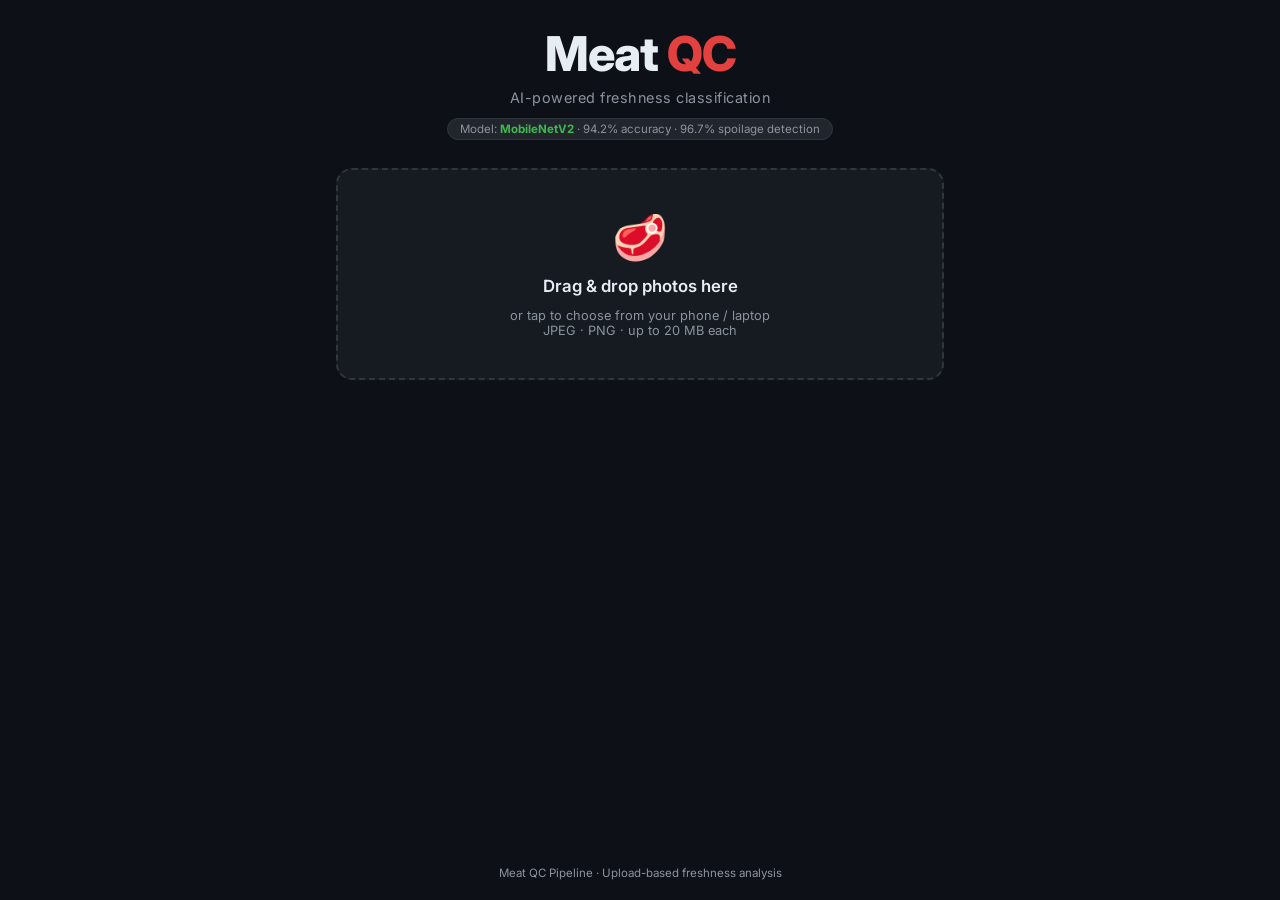
==== frontend/index.html @ a8cf7eb6 "fix: multi-piece trays now route to grinding (not manual review) pipeline.py: likely_multiple_pieces" ====
<!DOCTYPE html>
<html lang="en">
<head>
  <meta charset="UTF-8" />
  <meta name="viewport" content="width=device-width, initial-scale=1.0" />
  <title>Meat QC — Quality Check</title>
  <meta name="description" content="Upload meat photos to classify freshness, get routing decisions (discard / grinding / packing), and a confidence score." />
  <link rel="preconnect" href="https://fonts.googleapis.com" />
  <link rel="preconnect" href="https://fonts.gstatic.com" crossorigin />
  <link href="https://fonts.googleapis.com/css2?family=Inter:wght@400;500;600;700;800&display=swap" rel="stylesheet" />
  <style>
    *, *::before, *::after { box-sizing: border-box; margin: 0; padding: 0; }

    :root {
      --bg:          #0d1117;
      --surface:     #161b22;
      --surface2:    #21262d;
      --border:      #30363d;
      --text:        #e6edf3;
      --muted:       #8b949e;
      --good:        #3fb950;
      --good-glow:   rgba(63,185,80,0.25);
      --bad:         #f85149;
      --bad-glow:    rgba(248,81,73,0.25);
      --review:      #f0a500;
      --review-glow: rgba(240,165,0,0.25);
      --accent:      #e34040;
      --accent2:     #ff6b6b;
      --radius:      16px;
    }

    html { scroll-behavior: smooth; }

    body {
      font-family: 'Inter', sans-serif;
      background: var(--bg);
      color: var(--text);
      min-height: 100dvh;
      display: flex;
      flex-direction: column;
      align-items: center;
    }

    /* ── Header ── */
    header {
      width: 100%;
      padding: 24px 24px 0;
      display: flex;
      flex-direction: column;
      align-items: center;
      gap: 6px;
    }
    .logo {
      font-size: clamp(2rem, 7vw, 3rem);
      font-weight: 800;
      letter-spacing: -1px;
    }
    .logo span { color: var(--accent); }
    .tagline {
      font-size: 0.9rem;
      color: var(--muted);
      letter-spacing: 0.5px;
    }
    .badge-model {
      margin-top: 6px;
      background: var(--surface2);
      border: 1px solid var(--border);
      border-radius: 99px;
      font-size: 0.72rem;
      padding: 3px 12px;
      color: var(--muted);
    }
    .badge-model strong { color: var(--good); }

    /* ── Main container ── */
    main {
      width: 100%;
      max-width: 640px;
      padding: 28px 16px 80px;
      display: flex;
      flex-direction: column;
      gap: 24px;
    }

    /* ── Upload zone ── */
    #drop-zone {
      border: 2px dashed var(--border);
      border-radius: var(--radius);
      background: var(--surface);
      padding: 40px 24px;
      display: flex;
      flex-direction: column;
      align-items: center;
      gap: 12px;
      cursor: pointer;
      transition: border-color 0.2s, background 0.2s, transform 0.15s;
      user-select: none;
    }
    #drop-zone:hover, #drop-zone.drag-over {
      border-color: var(--accent);
      background: rgba(227, 64, 64, 0.06);
      transform: scale(1.01);
    }
    .drop-icon { font-size: 2.8rem; }
    .drop-title {
      font-size: 1.05rem;
      font-weight: 600;
    }
    .drop-sub {
      font-size: 0.8rem;
      color: var(--muted);
      text-align: center;
    }
    #file-input { display: none; }

    /* ── Thumbnail preview strip ── */
    #preview-strip {
      display: flex;
      flex-wrap: wrap;
      gap: 8px;
    }
    .thumb-wrap {
      position: relative;
      width: 72px;
      height: 72px;
      border-radius: 10px;
      overflow: hidden;
      border: 1px solid var(--border);
      flex-shrink: 0;
    }
    .thumb-wrap img {
      width: 100%;
      height: 100%;
      object-fit: cover;
    }
    .thumb-remove {
      position: absolute;
      top: 3px; right: 3px;
      width: 18px; height: 18px;
      border-radius: 50%;
      background: rgba(0,0,0,0.7);
      border: none;
      color: #fff;
      font-size: 0.65rem;
      cursor: pointer;
      display: flex;
      align-items: center;
      justify-content: center;
      line-height: 1;
    }

    /* ── Submit button ── */
    #check-btn {
      display: none;
      width: 100%;
      padding: 15px;
      border: none;
      border-radius: var(--radius);
      background: linear-gradient(135deg, var(--accent), var(--accent2));
      color: #fff;
      font-size: 1rem;
      font-weight: 700;
      letter-spacing: 0.3px;
      cursor: pointer;
      transition: opacity 0.2s, transform 0.15s;
    }
    #check-btn:hover:not(:disabled) { opacity: 0.9; transform: translateY(-1px); }
    #check-btn:disabled { opacity: 0.5; cursor: not-allowed; }

    /* ── Spinner ── */
    .spinner {
      display: none;
      width: 32px; height: 32px;
      border: 3px solid var(--border);
      border-top-color: var(--accent);
      border-radius: 50%;
      animation: spin 0.7s linear infinite;
      margin: 0 auto;
    }
    @keyframes spin { to { transform: rotate(360deg); } }

    /* ── Results grid ── */
    #results-section { display: none; }
    .results-title {
      font-size: 0.75rem;
      font-weight: 600;
      letter-spacing: 1.2px;
      color: var(--muted);
      text-transform: uppercase;
      margin-bottom: 12px;
    }
    #results-grid {
      display: grid;
      grid-template-columns: repeat(auto-fill, minmax(260px, 1fr));
      gap: 14px;
    }

    /* ── Result card ── */
    .result-card {
      border-radius: var(--radius);
      background: var(--surface);
      padding: 20px;
      border: 2px solid transparent;
      display: flex;
      flex-direction: column;
      gap: 14px;
      transition: transform 0.2s;
      animation: fadeUp 0.35s ease both;
    }
    .result-card:hover { transform: translateY(-2px); }
    @keyframes fadeUp {
      from { opacity: 0; transform: translateY(16px); }
      to   { opacity: 1; transform: translateY(0); }
    }
    .result-card.good {
      border-color: var(--good);
      box-shadow: 0 0 28px var(--good-glow);
    }
    .result-card.spoiled {
      border-color: var(--bad);
      box-shadow: 0 0 28px var(--bad-glow);
    }
    .result-card.review {
      border-color: var(--review);
      box-shadow: 0 0 28px var(--review-glow);
    }
    .result-card.error {
      border-color: var(--border);
      opacity: 0.7;
    }

    .card-header { display: flex; flex-direction: column; gap: 4px; }
    .card-filename {
      font-size: 0.72rem;
      color: var(--muted);
      white-space: nowrap;
      overflow: hidden;
      text-overflow: ellipsis;
    }
    .verdict-row {
      display: flex;
      align-items: center;
      gap: 10px;
    }
    .verdict-badge {
      padding: 4px 14px;
      border-radius: 99px;
      font-size: 0.88rem;
      font-weight: 700;
      letter-spacing: 0.5px;
    }
    .verdict-badge.good  { background: rgba(63,185,80,0.18);  color: var(--good); }
    .verdict-badge.spoiled { background: rgba(248,81,73,0.18); color: var(--bad); }
    .verdict-badge.review  { background: rgba(240,165,0,0.18); color: var(--review); }
    .confidence-pct {
      font-size: 1.1rem;
      font-weight: 700;
    }
    .confidence-pct.good { color: var(--good); }
    .confidence-pct.spoiled { color: var(--bad); }

    /* Confidence bar */
    .conf-bar-wrap {
      height: 6px;
      background: var(--surface2);
      border-radius: 99px;
      overflow: hidden;
    }
    .conf-bar-fill {
      height: 100%;
      border-radius: 99px;
      transition: width 0.6s ease;
    }
    .conf-bar-fill.good    { background: var(--good); }
    .conf-bar-fill.spoiled { background: var(--bad); }
    .conf-bar-fill.review  { background: var(--review); }

    .card-footer { display: flex; flex-direction: column; gap: 8px; }
    .decision-badge {
      display: inline-flex;
      align-items: center;
      gap: 6px;
      padding: 7px 14px;
      border-radius: 10px;
      background: var(--surface2);
      font-size: 0.85rem;
      font-weight: 600;
      width: fit-content;
    }
    .decision-badge .icon { font-size: 1rem; }

    .size-tags { display: flex; gap: 6px; flex-wrap: wrap; }
    .tag {
      padding: 3px 10px;
      border-radius: 6px;
      font-size: 0.72rem;
      font-weight: 500;
      border: 1px solid var(--border);
      color: var(--muted);
    }
    .tag.measured { border-color: rgba(63,185,80,0.4); color: var(--good); }
    .tag.estimated { border-color: rgba(255,200,0,0.4); color: #f0c040; }

    /* ── Footer ── */
    footer {
      margin-top: auto;
      padding: 20px;
      text-align: center;
      font-size: 0.72rem;
      color: var(--muted);
    }
  </style>
</head>
<body>

<header>
  <div class="logo">Meat <span>QC</span></div>
  <div class="tagline">AI-powered freshness classification</div>
  <div class="badge-model">Model: <strong>MobileNetV2</strong> · 94.2% accuracy · 96.7% spoilage detection</div>
</header>

<main>

  <!-- Upload zone -->
  <div id="drop-zone" role="button" tabindex="0" aria-label="Upload meat photos">
    <div class="drop-icon">🥩</div>
    <div class="drop-title">Drag &amp; drop photos here</div>
    <div class="drop-sub">or tap to choose from your phone / laptop<br/>JPEG · PNG · up to 20 MB each</div>
    <input id="file-input" type="file" accept="image/*" multiple />
  </div>

  <!-- Thumbnail previews -->
  <div id="preview-strip"></div>

  <!-- Submit -->
  <button id="check-btn" type="button">🔬 Check Photos</button>

  <!-- Loading -->
  <div class="spinner" id="spinner"></div>

  <!-- Results -->
  <section id="results-section">
    <div class="results-title">Results</div>
    <div id="results-grid"></div>
  </section>

</main>

<footer>Meat QC Pipeline · Upload-based freshness analysis</footer>

<script>
  // ── State ──────────────────────────────────────────────────────────────────
  let selectedFiles = [];   // DataTransfer-style list

  // ── DOM refs ────────────────────────────────────────────────────────────────
  const dropZone      = document.getElementById('drop-zone');
  const fileInput     = document.getElementById('file-input');
  const previewStrip  = document.getElementById('preview-strip');
  const checkBtn      = document.getElementById('check-btn');
  const spinner       = document.getElementById('spinner');
  const resultsSection = document.getElementById('results-section');
  const resultsGrid   = document.getElementById('results-grid');

  // ── File picking ────────────────────────────────────────────────────────────
  dropZone.addEventListener('click', () => fileInput.click());
  dropZone.addEventListener('keydown', e => { if (e.key === 'Enter' || e.key === ' ') fileInput.click(); });

  fileInput.addEventListener('change', () => {
    addFiles([...fileInput.files]);
    fileInput.value = '';   // allow re-picking same file
  });

  // Drag & drop
  dropZone.addEventListener('dragover', e => { e.preventDefault(); dropZone.classList.add('drag-over'); });
  dropZone.addEventListener('dragleave', () => dropZone.classList.remove('drag-over'));
  dropZone.addEventListener('drop', e => {
    e.preventDefault();
    dropZone.classList.remove('drag-over');
    addFiles([...e.dataTransfer.files].filter(f => f.type.startsWith('image/')));
  });

  function addFiles(files) {
    files.forEach(file => {
      if (!selectedFiles.find(f => f.name === file.name && f.size === file.size)) {
        selectedFiles.push(file);
      }
    });
    renderPreviews();
  }

  function removeFile(idx) {
    selectedFiles.splice(idx, 1);
    renderPreviews();
  }

  function renderPreviews() {
    previewStrip.innerHTML = '';
    selectedFiles.forEach((file, idx) => {
      const url = URL.createObjectURL(file);
      const wrap = document.createElement('div');
      wrap.className = 'thumb-wrap';
      wrap.innerHTML = `<img src="${url}" alt="${file.name}" />
        <button class="thumb-remove" title="Remove" aria-label="Remove ${file.name}">✕</button>`;
      wrap.querySelector('.thumb-remove').addEventListener('click', () => removeFile(idx));
      previewStrip.appendChild(wrap);
    });
    checkBtn.style.display = selectedFiles.length ? 'block' : 'none';
  }

  // ── Submit ──────────────────────────────────────────────────────────────────
  checkBtn.addEventListener('click', submitFiles);

  async function submitFiles() {
    if (!selectedFiles.length) return;

    checkBtn.disabled = true;
    spinner.style.display = 'block';
    resultsSection.style.display = 'none';
    resultsGrid.innerHTML = '';

    const fd = new FormData();
    selectedFiles.forEach(f => fd.append('files', f));

    try {
      const resp = await fetch('/api/classify', { method: 'POST', body: fd });
      if (!resp.ok) throw new Error(`Server returned ${resp.status}`);
      const data = await resp.json();
      renderResults(data.results);
    } catch (err) {
      resultsGrid.innerHTML = `<p style="color:var(--bad);padding:16px">Error: ${err.message}</p>`;
      resultsSection.style.display = 'block';
    } finally {
      spinner.style.display = 'none';
      checkBtn.disabled = false;
    }
  }

  // ── Render results ──────────────────────────────────────────────────────────
  function renderResults(results) {
    resultsGrid.innerHTML = '';

    results.forEach((r, i) => {
      const card = document.createElement('div');

      if (r.error) {
        card.className = 'result-card error';
        card.style.animationDelay = `${i * 60}ms`;
        card.innerHTML = `
          <div class="card-header">
            <div class="card-filename" title="${r.filename}">${r.filename}</div>
          </div>
          <div style="color:var(--bad);font-size:.9rem">&#9888; ${r.error}</div>`;
        resultsGrid.appendChild(card);
        return;
      }

      // ── Multi-piece tray: amber grinding card ──────────────────────────────
      if (r.decision === 'grinding' && r.likely_multiple_pieces) {
        const isGood = r.label === 'good';
        const cls    = isGood ? 'good' : 'spoiled';
        const pct    = isGood
          ? (r.good_confidence * 100).toFixed(1)
          : (r.spoiled_confidence * 100).toFixed(1);
        const barPct = parseFloat(pct);
        const countMsg = r.piece_count_estimate > 0
          ? `~${r.piece_count_estimate} pieces detected`
          : 'Multiple pieces detected';

        card.className = 'result-card review';
        card.style.animationDelay = `${i * 60}ms`;
        card.innerHTML = `
          <div class="card-header">
            <div class="card-filename" title="${r.filename}">${r.filename}</div>
            <div class="verdict-row">
              <span class="verdict-badge ${cls}">${r.label.toUpperCase()}</span>
              <span class="confidence-pct ${cls}">${pct}%</span>
            </div>
          </div>
          <div class="conf-bar-wrap">
            <div class="conf-bar-fill ${cls}" style="width:${barPct}%"></div>
          </div>
          <div class="card-footer">
            <div class="decision-badge" style="color:var(--review);border:1px solid rgba(240,165,0,0.3)">
              <span class="icon">&#9881;</span>
              GRINDING
            </div>
            <div style="font-size:0.8rem;color:var(--review);margin-top:4px">
              ${countMsg} &mdash; sent to grinding.
            </div>
          </div>`;
        resultsGrid.appendChild(card);
        return;
      }

      // ── Normal single-piece card (good / spoiled) ────────────────────────
      const isGood = r.label === 'good';
      const cls    = isGood ? 'good' : 'spoiled';
      const pct    = isGood
        ? (r.good_confidence * 100).toFixed(1)
        : (r.spoiled_confidence * 100).toFixed(1);
      const barPct = parseFloat(pct);

      const decisionIcons = { discard: '&#128465;', grinding: '&#9881;', packing: '&#128230;' };
      const decisionIcon  = decisionIcons[r.decision] || '->';
      const decisionLabel = r.decision ? r.decision.toUpperCase() : '—';

      const sizeBadge = r.size_method === 'measured'
        ? `<span class="tag measured">&#128207; Size: Measured</span>`
        : r.size_method === 'estimated'
        ? `<span class="tag estimated">&sim; Size: Estimated</span>`
        : '';
      const mmBadge = r.longest_dimension_mm != null
        ? `<span class="tag">${r.longest_dimension_mm} mm</span>`
        : '';
      const sizeTags = (sizeBadge || mmBadge)
        ? `<div class="size-tags">${sizeBadge}${mmBadge}</div>` : '';

      card.className = `result-card ${cls}`;
      card.style.animationDelay = `${i * 60}ms`;
      card.innerHTML = `
        <div class="card-header">
          <div class="card-filename" title="${r.filename}">${r.filename}</div>
          <div class="verdict-row">
            <span class="verdict-badge ${cls}">${r.label.toUpperCase()}</span>
            <span class="confidence-pct ${cls}">${pct}%</span>
          </div>
        </div>
        <div class="conf-bar-wrap">
          <div class="conf-bar-fill ${cls}" style="width:${barPct}%"></div>
        </div>
        <div class="card-footer">
          <div class="decision-badge">
            <span class="icon">${decisionIcon}</span>
            ${decisionLabel}
          </div>
          ${sizeTags}
        </div>`;

      resultsGrid.appendChild(card);
    });

    resultsSection.style.display = 'block';
    resultsSection.scrollIntoView({ behavior: 'smooth', block: 'start' });
  }
</script>

</body>
</html>
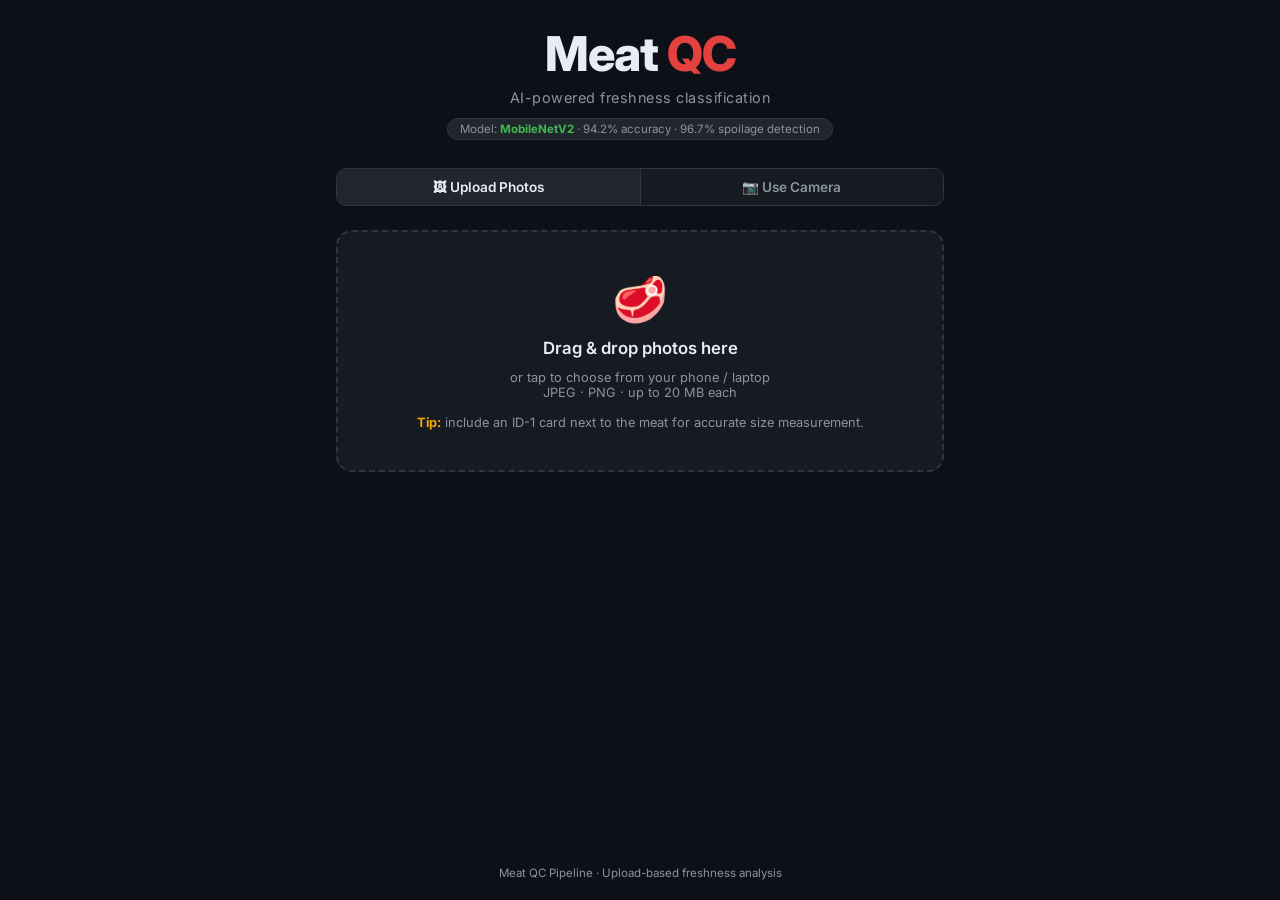
==== commit c37af980: "feat: add in-browser camera capture + EXIF orientation fix frontend/index.html:   - Add Upload / Use" ====
--- a/frontend/index.html
+++ b/frontend/index.html
@@ -82,6 +82,37 @@
       gap: 24px;
     }
 
+    /* ── Mode tabs ── */
+    .mode-tabs {
+      display: flex;
+      gap: 0;
+      border: 1px solid var(--border);
+      border-radius: 10px;
+      overflow: hidden;
+      background: var(--surface);
+    }
+    .mode-tab {
+      flex: 1;
+      padding: 10px;
+      border: none;
+      background: transparent;
+      color: var(--muted);
+      font-family: inherit;
+      font-size: 0.85rem;
+      font-weight: 600;
+      cursor: pointer;
+      transition: background 0.2s, color 0.2s;
+      display: flex;
+      align-items: center;
+      justify-content: center;
+      gap: 6px;
+    }
+    .mode-tab.active {
+      background: var(--surface2);
+      color: var(--text);
+    }
+    .mode-tab:first-child { border-right: 1px solid var(--border); }
+
     /* ── Upload zone ── */
     #drop-zone {
       border: 2px dashed var(--border);
@@ -112,6 +143,69 @@
       text-align: center;
     }
     #file-input { display: none; }
+
+    /* ── Camera panel ── */
+    #camera-panel {
+      display: none;
+      flex-direction: column;
+      gap: 12px;
+    }
+    .camera-viewport {
+      position: relative;
+      width: 100%;
+      border-radius: var(--radius);
+      overflow: hidden;
+      background: #000;
+      aspect-ratio: 4/3;
+    }
+    #camera-video {
+      width: 100%;
+      height: 100%;
+      object-fit: cover;
+      display: block;
+    }
+    #camera-canvas { display: none; }
+    .camera-hint {
+      font-size: 0.78rem;
+      color: var(--muted);
+      text-align: center;
+      padding: 0 8px;
+    }
+    .camera-hint strong { color: var(--review); }
+    #camera-error {
+      display: none;
+      background: rgba(248,81,73,0.12);
+      border: 1px solid rgba(248,81,73,0.35);
+      border-radius: 10px;
+      padding: 14px 16px;
+      font-size: 0.85rem;
+      color: var(--bad);
+      text-align: center;
+    }
+    #capture-btn {
+      width: 100%;
+      padding: 14px;
+      border: none;
+      border-radius: var(--radius);
+      background: var(--surface2);
+      color: var(--text);
+      font-family: inherit;
+      font-size: 1rem;
+      font-weight: 700;
+      cursor: pointer;
+      transition: background 0.2s, transform 0.15s;
+      display: flex;
+      align-items: center;
+      justify-content: center;
+      gap: 8px;
+      border: 1px solid var(--border);
+    }
+    #capture-btn:hover:not(:disabled) {
+      background: var(--surface);
+      border-color: var(--accent);
+      transform: translateY(-1px);
+    }
+    #capture-btn:disabled { opacity: 0.4; cursor: not-allowed; }
 
     /* ── Thumbnail preview strip ── */
     #preview-strip {
@@ -146,6 +240,14 @@
       display: flex;
       align-items: center;
       justify-content: center;
+      line-height: 1;
+    }
+    /* camera-sourced thumbnails get a small camera badge */
+    .thumb-wrap.from-camera::after {
+      content: '📷';
+      position: absolute;
+      bottom: 2px; left: 3px;
+      font-size: 0.6rem;
       line-height: 1;
     }
 
@@ -321,19 +423,40 @@
 
 <main>
 
+  <!-- Mode tabs — camera tab only shown if getUserMedia is available -->
+  <div class="mode-tabs" id="mode-tabs" style="display:none">
+    <button class="mode-tab active" id="tab-upload" type="button">&#128444; Upload Photos</button>
+    <button class="mode-tab"        id="tab-camera" type="button">&#128247; Use Camera</button>
+  </div>
+
   <!-- Upload zone -->
   <div id="drop-zone" role="button" tabindex="0" aria-label="Upload meat photos">
     <div class="drop-icon">🥩</div>
     <div class="drop-title">Drag &amp; drop photos here</div>
-    <div class="drop-sub">or tap to choose from your phone / laptop<br/>JPEG · PNG · up to 20 MB each</div>
+    <div class="drop-sub">or tap to choose from your phone / laptop<br/>JPEG · PNG · up to 20 MB each<br/><br/>
+      <strong style="color:var(--review)">Tip:</strong> include an ID-1 card next to the meat for accurate size measurement.</div>
     <input id="file-input" type="file" accept="image/*" multiple />
   </div>
 
-  <!-- Thumbnail previews -->
+  <!-- Camera panel -->
+  <div id="camera-panel">
+    <div class="camera-viewport">
+      <video id="camera-video" autoplay playsinline muted></video>
+    </div>
+    <canvas id="camera-canvas"></canvas>
+    <div id="camera-error"></div>
+    <div class="camera-hint">
+      <strong>Tip:</strong> include an ID-1 card next to the meat for accurate size measurement.
+      Capture multiple pieces one at a time, then tap <em>Check Photos</em>.
+    </div>
+    <button id="capture-btn" type="button" disabled>&#128247; Capture</button>
+  </div>
+
+  <!-- Thumbnail previews — shared between both modes -->
   <div id="preview-strip"></div>
 
   <!-- Submit -->
-  <button id="check-btn" type="button">🔬 Check Photos</button>
+  <button id="check-btn" type="button">&#128300; Check Photos</button>
 
   <!-- Loading -->
   <div class="spinner" id="spinner"></div>
@@ -350,24 +473,137 @@
 
 <script>
   // ── State ──────────────────────────────────────────────────────────────────
-  let selectedFiles = [];   // DataTransfer-style list
+  let selectedFiles = [];
+  let activeMode    = 'upload';   // 'upload' | 'camera'
+  let cameraStream  = null;       // active MediaStream or null
 
   // ── DOM refs ────────────────────────────────────────────────────────────────
+  const modeTabs      = document.getElementById('mode-tabs');
+  const tabUpload     = document.getElementById('tab-upload');
+  const tabCamera     = document.getElementById('tab-camera');
   const dropZone      = document.getElementById('drop-zone');
   const fileInput     = document.getElementById('file-input');
+  const cameraPanel   = document.getElementById('camera-panel');
+  const cameraVideo   = document.getElementById('camera-video');
+  const cameraCanvas  = document.getElementById('camera-canvas');
+  const cameraError   = document.getElementById('camera-error');
+  const captureBtn    = document.getElementById('capture-btn');
   const previewStrip  = document.getElementById('preview-strip');
   const checkBtn      = document.getElementById('check-btn');
   const spinner       = document.getElementById('spinner');
   const resultsSection = document.getElementById('results-section');
   const resultsGrid   = document.getElementById('results-grid');
 
-  // ── File picking ────────────────────────────────────────────────────────────
+  // ── Feature detection — show camera tab only when supported ────────────────
+  if (navigator.mediaDevices?.getUserMedia) {
+    modeTabs.style.display = 'flex';
+  }
+
+  // ── Mode switching ──────────────────────────────────────────────────────────
+  tabUpload.addEventListener('click', () => switchMode('upload'));
+  tabCamera.addEventListener('click', () => switchMode('camera'));
+
+  function switchMode(mode) {
+    if (activeMode === mode) return;
+    activeMode = mode;
+
+    tabUpload.classList.toggle('active', mode === 'upload');
+    tabCamera.classList.toggle('active', mode === 'camera');
+
+    if (mode === 'upload') {
+      dropZone.style.display    = '';
+      cameraPanel.style.display = 'none';
+      stopCamera();
+    } else {
+      dropZone.style.display    = 'none';
+      cameraPanel.style.display = 'flex';
+      startCamera();
+    }
+  }
+
+  // ── Camera lifecycle ────────────────────────────────────────────────────────
+  async function startCamera() {
+    cameraError.style.display = 'none';
+    captureBtn.disabled = true;
+
+    try {
+      cameraStream = await navigator.mediaDevices.getUserMedia({
+        video: { facingMode: { ideal: 'environment' } }
+      });
+      cameraVideo.srcObject = cameraStream;
+      // Wait for video metadata so canvas dimensions are correct
+      await new Promise(resolve => {
+        cameraVideo.onloadedmetadata = resolve;
+        // In case metadata already loaded
+        if (cameraVideo.readyState >= 1) resolve();
+      });
+      captureBtn.disabled = false;
+    } catch (err) {
+      let msg = 'Camera error.';
+      if (err.name === 'NotAllowedError' || err.name === 'PermissionDeniedError') {
+        msg = 'Camera permission denied. Please allow camera access in your browser settings and try again.';
+      } else if (err.name === 'NotFoundError' || err.name === 'DevicesNotFoundError') {
+        msg = 'No camera found on this device.';
+      } else if (err.name === 'NotReadableError') {
+        msg = 'Camera is in use by another app. Close it and try again.';
+      } else if (location.protocol === 'http:' && location.hostname !== 'localhost' && location.hostname !== '127.0.0.1') {
+        msg = 'Camera requires a secure connection (HTTPS). Open this page over HTTPS or use localhost.';
+      } else {
+        msg = `Camera error: ${err.message}`;
+      }
+      cameraError.textContent = msg;
+      cameraError.style.display = 'block';
+    }
+  }
+
+  function stopCamera() {
+    if (cameraStream) {
+      cameraStream.getTracks().forEach(track => track.stop());
+      cameraStream = null;
+    }
+    cameraVideo.srcObject = null;
+    captureBtn.disabled = true;
+  }
+
+  // Stop camera if user navigates away
+  window.addEventListener('pagehide', stopCamera);
+
+  // ── Capture ─────────────────────────────────────────────────────────────────
+  captureBtn.addEventListener('click', () => {
+    if (!cameraStream) return;
+
+    const vw = cameraVideo.videoWidth;
+    const vh = cameraVideo.videoHeight;
+    if (!vw || !vh) return;
+
+    cameraCanvas.width  = vw;
+    cameraCanvas.height = vh;
+    cameraCanvas.getContext('2d').drawImage(cameraVideo, 0, 0, vw, vh);
+
+    cameraCanvas.toBlob(blob => {
+      const filename = `camera_capture_${Date.now()}.jpg`;
+      const file = new File([blob], filename, { type: 'image/jpeg' });
+      // Tag it as camera-sourced so the thumbnail shows a 📷 badge
+      file._fromCamera = true;
+      addFiles([file]);
+
+      // Brief visual flash to confirm capture
+      captureBtn.textContent = '✔ Captured!';
+      captureBtn.disabled = true;
+      setTimeout(() => {
+        captureBtn.innerHTML = '&#128247; Capture';
+        captureBtn.disabled = false;
+      }, 700);
+    }, 'image/jpeg', 0.92);
+  });
+
+  // ── File picking (upload mode) ───────────────────────────────────────────────
   dropZone.addEventListener('click', () => fileInput.click());
   dropZone.addEventListener('keydown', e => { if (e.key === 'Enter' || e.key === ' ') fileInput.click(); });
 
   fileInput.addEventListener('change', () => {
     addFiles([...fileInput.files]);
-    fileInput.value = '';   // allow re-picking same file
+    fileInput.value = '';
   });
 
   // Drag & drop
@@ -379,6 +615,7 @@
     addFiles([...e.dataTransfer.files].filter(f => f.type.startsWith('image/')));
   });
 
+  // ── Shared file queue ────────────────────────────────────────────────────────
   function addFiles(files) {
     files.forEach(file => {
       if (!selectedFiles.find(f => f.name === file.name && f.size === file.size)) {
@@ -398,16 +635,16 @@
     selectedFiles.forEach((file, idx) => {
       const url = URL.createObjectURL(file);
       const wrap = document.createElement('div');
-      wrap.className = 'thumb-wrap';
+      wrap.className = 'thumb-wrap' + (file._fromCamera ? ' from-camera' : '');
       wrap.innerHTML = `<img src="${url}" alt="${file.name}" />
-        <button class="thumb-remove" title="Remove" aria-label="Remove ${file.name}">✕</button>`;
+        <button class="thumb-remove" title="Remove" aria-label="Remove ${file.name}">&#10005;</button>`;
       wrap.querySelector('.thumb-remove').addEventListener('click', () => removeFile(idx));
       previewStrip.appendChild(wrap);
     });
     checkBtn.style.display = selectedFiles.length ? 'block' : 'none';
   }
 
-  // ── Submit ──────────────────────────────────────────────────────────────────
+  // ── Submit — same path for upload and camera captures ───────────────────────
   checkBtn.addEventListener('click', submitFiles);
 
   async function submitFiles() {
@@ -455,18 +692,18 @@
       }
 
       // ── Multi-piece tray: amber grinding card ──────────────────────────────
-      if (r.decision === 'grinding' && r.likely_multiple_pieces) {
+      if (r.size_method === 'multiple_pieces_detected') {
         const isGood = r.label === 'good';
         const cls    = isGood ? 'good' : 'spoiled';
         const pct    = isGood
           ? (r.good_confidence * 100).toFixed(1)
           : (r.spoiled_confidence * 100).toFixed(1);
         const barPct = parseFloat(pct);
-        const countMsg = r.piece_count_estimate > 0
-          ? `~${r.piece_count_estimate} pieces detected`
-          : 'Multiple pieces detected';
-
-        card.className = 'result-card review';
+        const pieceTag = r.piece_count_estimate > 0
+          ? `<span class="tag" style="border-color:rgba(240,165,0,0.45);color:var(--review)">&#127922; ~${r.piece_count_estimate} pieces</span>`
+          : `<span class="tag" style="border-color:rgba(240,165,0,0.45);color:var(--review)">&#127922; Multiple pieces</span>`;
+
+        card.className = `result-card ${cls}`;
         card.style.animationDelay = `${i * 60}ms`;
         card.innerHTML = `
           <div class="card-header">
@@ -480,13 +717,11 @@
             <div class="conf-bar-fill ${cls}" style="width:${barPct}%"></div>
           </div>
           <div class="card-footer">
-            <div class="decision-badge" style="color:var(--review);border:1px solid rgba(240,165,0,0.3)">
+            <div class="decision-badge">
               <span class="icon">&#9881;</span>
               GRINDING
             </div>
-            <div style="font-size:0.8rem;color:var(--review);margin-top:4px">
-              ${countMsg} &mdash; sent to grinding.
-            </div>
+            <div class="size-tags">${pieceTag}</div>
           </div>`;
         resultsGrid.appendChild(card);
         return;
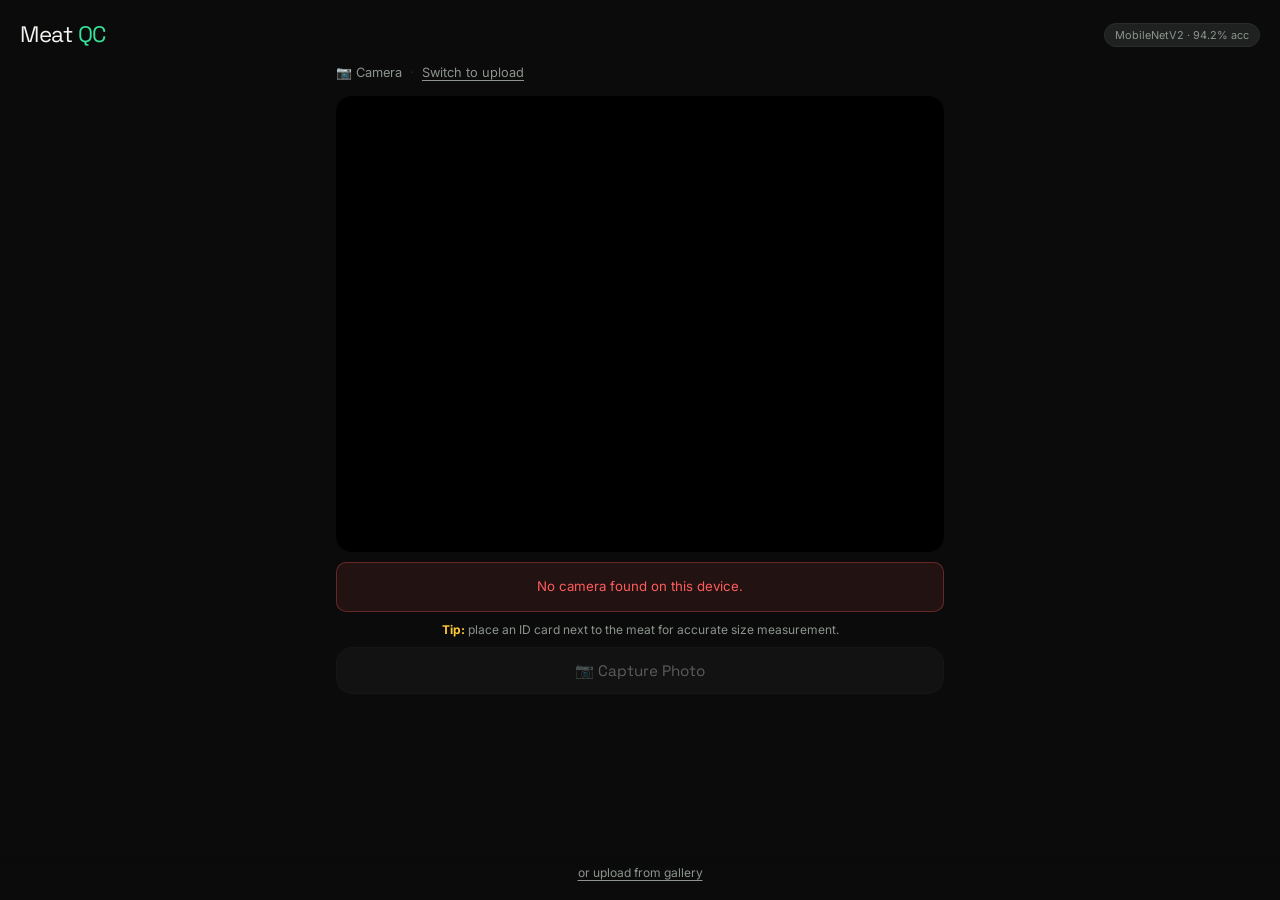
==== commit 936969a7: "feat: annotated image overlay + mobile-first redesign backend/annotate.py (NEW):   - annotate_image(" ====
--- a/frontend/index.html
+++ b/frontend/index.html
@@ -3,30 +3,37 @@
 <head>
   <meta charset="UTF-8" />
   <meta name="viewport" content="width=device-width, initial-scale=1.0" />
-  <title>Meat QC — Quality Check</title>
-  <meta name="description" content="Upload meat photos to classify freshness, get routing decisions (discard / grinding / packing), and a confidence score." />
+  <title>Meat QC — Freshness Scanner</title>
+  <meta name="description" content="AI-powered meat freshness scanner. Point your camera or upload photos to get instant routing decisions." />
   <link rel="preconnect" href="https://fonts.googleapis.com" />
   <link rel="preconnect" href="https://fonts.gstatic.com" crossorigin />
-  <link href="https://fonts.googleapis.com/css2?family=Inter:wght@400;500;600;700;800&display=swap" rel="stylesheet" />
+  <link href="https://fonts.googleapis.com/css2?family=Inter:wght@400;500;600&family=Space+Grotesk:wght@700&display=swap" rel="stylesheet" />
   <style>
     *, *::before, *::after { box-sizing: border-box; margin: 0; padding: 0; }
 
     :root {
-      --bg:          #0d1117;
-      --surface:     #161b22;
-      --surface2:    #21262d;
-      --border:      #30363d;
-      --text:        #e6edf3;
-      --muted:       #8b949e;
-      --good:        #3fb950;
-      --good-glow:   rgba(63,185,80,0.25);
-      --bad:         #f85149;
-      --bad-glow:    rgba(248,81,73,0.25);
-      --review:      #f0a500;
-      --review-glow: rgba(240,165,0,0.25);
-      --accent:      #e34040;
-      --accent2:     #ff6b6b;
+      /* Core */
+      --bg:          #0A0B0A;
+      --surface:     #17191A;
+      --surface-2:   #1E2120;
+      --ink:         #F3F4F0;
+      --muted:       #8C948D;
+      --line:        #2A2D2A;
+
+      /* Verdicts */
+      --good:        #37E39A;
+      --good-dim:    #173B2C;
+      --spoiled:     #FF5C5C;
+      --spoiled-dim: #3D1919;
+      --review:      #FFC93C;
+      --review-dim:  #3D3112;
+
+      /* CTA only */
+      --accent:      #D6FF3F;
+      --accent-ink:  #0A0B0A;
+
       --radius:      16px;
+      --radius-sm:   10px;
     }
 
     html { scroll-behavior: smooth; }
@@ -34,121 +41,76 @@
     body {
       font-family: 'Inter', sans-serif;
       background: var(--bg);
-      color: var(--text);
+      color: var(--ink);
       min-height: 100dvh;
       display: flex;
       flex-direction: column;
-      align-items: center;
-    }
-
-    /* ── Header ── */
+      /* bottom bar clearance */
+      padding-bottom: 112px;
+    }
+
+    /* ── Header ─────────────────────────────────────────────────────── */
     header {
+      padding: 20px 20px 0;
+      display: flex;
+      align-items: center;
+      justify-content: space-between;
+    }
+    .logo {
+      font-family: 'Space Grotesk', sans-serif;
+      font-size: 1.4rem;
+      letter-spacing: -0.5px;
+    }
+    .logo em { color: var(--good); font-style: normal; }
+    .badge-model {
+      background: var(--surface-2);
+      border: 1px solid var(--line);
+      border-radius: 99px;
+      font-size: 0.68rem;
+      padding: 4px 10px;
+      color: var(--muted);
+    }
+
+    /* ── Main scroll area ───────────────────────────────────────────── */
+    main {
+      flex: 1;
+      display: flex;
+      flex-direction: column;
+      gap: 16px;
+      padding: 16px 16px 0;
+      max-width: 640px;
       width: 100%;
-      padding: 24px 24px 0;
+      margin: 0 auto;
+    }
+
+    /* ── Upload/Camera toggle ────────────────────────────────────────── */
+    .input-toggle {
+      display: none; /* shown only when camera is available */
+      align-items: center;
+      gap: 8px;
+      font-size: 0.8rem;
+      color: var(--muted);
+    }
+    .input-toggle.visible { display: flex; }
+    .toggle-link {
+      background: none;
+      border: none;
+      color: var(--muted);
+      font-family: inherit;
+      font-size: inherit;
+      cursor: pointer;
+      padding: 0;
+      text-decoration: underline;
+      text-underline-offset: 3px;
+    }
+    .toggle-link:hover { color: var(--ink); }
+    .toggle-sep { color: var(--line); }
+
+    /* ── Camera panel ───────────────────────────────────────────────── */
+    #camera-panel {
       display: flex;
       flex-direction: column;
-      align-items: center;
-      gap: 6px;
-    }
-    .logo {
-      font-size: clamp(2rem, 7vw, 3rem);
-      font-weight: 800;
-      letter-spacing: -1px;
-    }
-    .logo span { color: var(--accent); }
-    .tagline {
-      font-size: 0.9rem;
-      color: var(--muted);
-      letter-spacing: 0.5px;
-    }
-    .badge-model {
-      margin-top: 6px;
-      background: var(--surface2);
-      border: 1px solid var(--border);
-      border-radius: 99px;
-      font-size: 0.72rem;
-      padding: 3px 12px;
-      color: var(--muted);
-    }
-    .badge-model strong { color: var(--good); }
-
-    /* ── Main container ── */
-    main {
-      width: 100%;
-      max-width: 640px;
-      padding: 28px 16px 80px;
-      display: flex;
-      flex-direction: column;
-      gap: 24px;
-    }
-
-    /* ── Mode tabs ── */
-    .mode-tabs {
-      display: flex;
-      gap: 0;
-      border: 1px solid var(--border);
-      border-radius: 10px;
-      overflow: hidden;
-      background: var(--surface);
-    }
-    .mode-tab {
-      flex: 1;
-      padding: 10px;
-      border: none;
-      background: transparent;
-      color: var(--muted);
-      font-family: inherit;
-      font-size: 0.85rem;
-      font-weight: 600;
-      cursor: pointer;
-      transition: background 0.2s, color 0.2s;
-      display: flex;
-      align-items: center;
-      justify-content: center;
-      gap: 6px;
-    }
-    .mode-tab.active {
-      background: var(--surface2);
-      color: var(--text);
-    }
-    .mode-tab:first-child { border-right: 1px solid var(--border); }
-
-    /* ── Upload zone ── */
-    #drop-zone {
-      border: 2px dashed var(--border);
-      border-radius: var(--radius);
-      background: var(--surface);
-      padding: 40px 24px;
-      display: flex;
-      flex-direction: column;
-      align-items: center;
-      gap: 12px;
-      cursor: pointer;
-      transition: border-color 0.2s, background 0.2s, transform 0.15s;
-      user-select: none;
-    }
-    #drop-zone:hover, #drop-zone.drag-over {
-      border-color: var(--accent);
-      background: rgba(227, 64, 64, 0.06);
-      transform: scale(1.01);
-    }
-    .drop-icon { font-size: 2.8rem; }
-    .drop-title {
-      font-size: 1.05rem;
-      font-weight: 600;
-    }
-    .drop-sub {
-      font-size: 0.8rem;
-      color: var(--muted);
-      text-align: center;
-    }
-    #file-input { display: none; }
-
-    /* ── Camera panel ── */
-    #camera-panel {
-      display: none;
-      flex-direction: column;
-      gap: 12px;
+      gap: 10px;
     }
     .camera-viewport {
       position: relative;
@@ -165,49 +127,50 @@
       display: block;
     }
     #camera-canvas { display: none; }
-    .camera-hint {
-      font-size: 0.78rem;
-      color: var(--muted);
-      text-align: center;
-      padding: 0 8px;
-    }
-    .camera-hint strong { color: var(--review); }
     #camera-error {
       display: none;
-      background: rgba(248,81,73,0.12);
-      border: 1px solid rgba(248,81,73,0.35);
-      border-radius: 10px;
+      background: rgba(255,92,92,0.10);
+      border: 1px solid rgba(255,92,92,0.30);
+      border-radius: var(--radius-sm);
       padding: 14px 16px;
-      font-size: 0.85rem;
-      color: var(--bad);
+      font-size: 0.83rem;
+      color: var(--spoiled);
       text-align: center;
-    }
-    #capture-btn {
-      width: 100%;
-      padding: 14px;
-      border: none;
+      line-height: 1.5;
+    }
+    .cam-hint {
+      font-size: 0.75rem;
+      color: var(--muted);
+      text-align: center;
+    }
+    .cam-hint strong { color: var(--review); }
+
+    /* ── Upload dropzone ────────────────────────────────────────────── */
+    #drop-zone {
+      display: none; /* hidden initially; upload is secondary */
+      flex-direction: column;
+      align-items: center;
+      gap: 10px;
+      border: 2px dashed var(--line);
       border-radius: var(--radius);
-      background: var(--surface2);
-      color: var(--text);
-      font-family: inherit;
-      font-size: 1rem;
-      font-weight: 700;
+      background: var(--surface);
+      padding: 36px 24px;
       cursor: pointer;
-      transition: background 0.2s, transform 0.15s;
-      display: flex;
-      align-items: center;
-      justify-content: center;
-      gap: 8px;
-      border: 1px solid var(--border);
-    }
-    #capture-btn:hover:not(:disabled) {
-      background: var(--surface);
+      transition: border-color .2s, background .2s;
+      text-align: center;
+      user-select: none;
+    }
+    #drop-zone.active-mode { display: flex; }
+    #drop-zone:hover, #drop-zone.drag-over {
       border-color: var(--accent);
-      transform: translateY(-1px);
-    }
-    #capture-btn:disabled { opacity: 0.4; cursor: not-allowed; }
-
-    /* ── Thumbnail preview strip ── */
+      background: rgba(214,255,63,0.04);
+    }
+    .drop-icon { font-size: 2.4rem; }
+    .drop-title { font-family: 'Space Grotesk', sans-serif; font-size: 1rem; }
+    .drop-sub { font-size: 0.75rem; color: var(--muted); line-height: 1.6; }
+    #file-input { display: none; }
+
+    /* ── Preview strip ───────────────────────────────────────────────── */
     #preview-strip {
       display: flex;
       flex-wrap: wrap;
@@ -215,342 +178,418 @@
     }
     .thumb-wrap {
       position: relative;
-      width: 72px;
-      height: 72px;
-      border-radius: 10px;
+      width: 64px; height: 64px;
+      border-radius: 8px;
       overflow: hidden;
-      border: 1px solid var(--border);
+      border: 1px solid var(--line);
       flex-shrink: 0;
     }
-    .thumb-wrap img {
-      width: 100%;
-      height: 100%;
-      object-fit: cover;
-    }
+    .thumb-wrap img { width: 100%; height: 100%; object-fit: cover; }
     .thumb-remove {
       position: absolute;
-      top: 3px; right: 3px;
-      width: 18px; height: 18px;
+      top: 2px; right: 2px;
+      width: 16px; height: 16px;
       border-radius: 50%;
-      background: rgba(0,0,0,0.7);
+      background: rgba(0,0,0,.75);
       border: none;
       color: #fff;
-      font-size: 0.65rem;
+      font-size: 0.55rem;
       cursor: pointer;
       display: flex;
       align-items: center;
       justify-content: center;
-      line-height: 1;
-    }
-    /* camera-sourced thumbnails get a small camera badge */
+    }
     .thumb-wrap.from-camera::after {
       content: '📷';
       position: absolute;
       bottom: 2px; left: 3px;
-      font-size: 0.6rem;
-      line-height: 1;
-    }
-
-    /* ── Submit button ── */
-    #check-btn {
-      display: none;
-      width: 100%;
-      padding: 15px;
-      border: none;
-      border-radius: var(--radius);
-      background: linear-gradient(135deg, var(--accent), var(--accent2));
-      color: #fff;
-      font-size: 1rem;
-      font-weight: 700;
-      letter-spacing: 0.3px;
-      cursor: pointer;
-      transition: opacity 0.2s, transform 0.15s;
-    }
-    #check-btn:hover:not(:disabled) { opacity: 0.9; transform: translateY(-1px); }
-    #check-btn:disabled { opacity: 0.5; cursor: not-allowed; }
-
-    /* ── Spinner ── */
+      font-size: 0.55rem;
+    }
+
+    /* ── Spinner ─────────────────────────────────────────────────────── */
     .spinner {
       display: none;
-      width: 32px; height: 32px;
-      border: 3px solid var(--border);
+      width: 28px; height: 28px;
+      border: 3px solid var(--line);
       border-top-color: var(--accent);
       border-radius: 50%;
-      animation: spin 0.7s linear infinite;
-      margin: 0 auto;
+      animation: spin .7s linear infinite;
+      margin: 8px auto;
     }
     @keyframes spin { to { transform: rotate(360deg); } }
 
-    /* ── Results grid ── */
+    /* ── Results section ────────────────────────────────────────────── */
     #results-section { display: none; }
-    .results-title {
-      font-size: 0.75rem;
-      font-weight: 600;
-      letter-spacing: 1.2px;
-      color: var(--muted);
-      text-transform: uppercase;
-      margin-bottom: 12px;
-    }
-    #results-grid {
-      display: grid;
-      grid-template-columns: repeat(auto-fill, minmax(260px, 1fr));
+
+    /* Summary strip */
+    .summary-strip {
+      display: flex;
+      align-items: center;
       gap: 14px;
-    }
-
-    /* ── Result card ── */
+      padding: 12px 14px;
+      background: var(--surface);
+      border-radius: var(--radius-sm);
+      border: 1px solid var(--line);
+      font-size: 0.78rem;
+    }
+    .summary-total {
+      font-family: 'Space Grotesk', sans-serif;
+      font-size: 1rem;
+      color: var(--ink);
+    }
+    .summary-dot {
+      display: flex;
+      align-items: center;
+      gap: 5px;
+      color: var(--muted);
+    }
+    .dot {
+      width: 8px; height: 8px;
+      border-radius: 50%;
+      flex-shrink: 0;
+    }
+    .dot.good    { background: var(--good); }
+    .dot.spoiled { background: var(--spoiled); }
+    .dot.review  { background: var(--review); }
+
+    /* Results feed */
+    #results-feed {
+      display: flex;
+      flex-direction: column;
+      gap: 16px;
+    }
+
+    /* ── Result card ─────────────────────────────────────────────────── */
     .result-card {
       border-radius: var(--radius);
       background: var(--surface);
-      padding: 20px;
-      border: 2px solid transparent;
-      display: flex;
-      flex-direction: column;
-      gap: 14px;
-      transition: transform 0.2s;
-      animation: fadeUp 0.35s ease both;
+      overflow: hidden;
+      border: 1px solid var(--line);
+      animation: fadeUp .3s ease both;
+      transition: transform .2s;
     }
     .result-card:hover { transform: translateY(-2px); }
     @keyframes fadeUp {
-      from { opacity: 0; transform: translateY(16px); }
+      from { opacity: 0; transform: translateY(14px); }
       to   { opacity: 1; transform: translateY(0); }
     }
-    .result-card.good {
-      border-color: var(--good);
-      box-shadow: 0 0 28px var(--good-glow);
-    }
-    .result-card.spoiled {
-      border-color: var(--bad);
-      box-shadow: 0 0 28px var(--bad-glow);
-    }
-    .result-card.review {
-      border-color: var(--review);
-      box-shadow: 0 0 28px var(--review-glow);
-    }
-    .result-card.error {
-      border-color: var(--border);
-      opacity: 0.7;
-    }
-
-    .card-header { display: flex; flex-direction: column; gap: 4px; }
+    .result-card.good    { border-color: rgba(55,227,154,.4); box-shadow: 0 0 24px rgba(55,227,154,.12); }
+    .result-card.spoiled { border-color: rgba(255,92,92,.4);  box-shadow: 0 0 24px rgba(255,92,92,.12); }
+    .result-card.review  { border-color: rgba(255,201,60,.4); box-shadow: 0 0 24px rgba(255,201,60,.12); }
+    .result-card.error   { opacity: .65; }
+
+    /* Card image */
+    .card-img-wrap {
+      width: 100%;
+      position: relative;
+      background: #000;
+      overflow: hidden;
+    }
+    .card-img-wrap img {
+      width: 100%;
+      display: block;
+      object-fit: contain;
+      max-height: 420px;
+    }
+    .ann-unavailable {
+      padding: 48px 24px;
+      text-align: center;
+      font-size: .8rem;
+      color: var(--muted);
+    }
+
+    /* Card body */
+    .card-body {
+      padding: 14px 16px;
+      display: flex;
+      flex-direction: column;
+      gap: 10px;
+    }
     .card-filename {
-      font-size: 0.72rem;
+      font-size: .68rem;
       color: var(--muted);
       white-space: nowrap;
       overflow: hidden;
       text-overflow: ellipsis;
     }
-    .verdict-row {
-      display: flex;
-      align-items: center;
+    .card-meta-row {
+      display: flex;
+      align-items: center;
+      justify-content: space-between;
       gap: 10px;
-    }
-    .verdict-badge {
-      padding: 4px 14px;
+      flex-wrap: wrap;
+    }
+
+    /* Decision pill */
+    .decision-pill {
+      font-family: 'Space Grotesk', sans-serif;
+      font-size: .82rem;
+      padding: 5px 13px;
       border-radius: 99px;
-      font-size: 0.88rem;
-      font-weight: 700;
-      letter-spacing: 0.5px;
-    }
-    .verdict-badge.good  { background: rgba(63,185,80,0.18);  color: var(--good); }
-    .verdict-badge.spoiled { background: rgba(248,81,73,0.18); color: var(--bad); }
-    .verdict-badge.review  { background: rgba(240,165,0,0.18); color: var(--review); }
-    .confidence-pct {
-      font-size: 1.1rem;
-      font-weight: 700;
-    }
-    .confidence-pct.good { color: var(--good); }
-    .confidence-pct.spoiled { color: var(--bad); }
-
-    /* Confidence bar */
-    .conf-bar-wrap {
-      height: 6px;
-      background: var(--surface2);
-      border-radius: 99px;
-      overflow: hidden;
-    }
-    .conf-bar-fill {
-      height: 100%;
-      border-radius: 99px;
-      transition: width 0.6s ease;
-    }
-    .conf-bar-fill.good    { background: var(--good); }
-    .conf-bar-fill.spoiled { background: var(--bad); }
-    .conf-bar-fill.review  { background: var(--review); }
-
-    .card-footer { display: flex; flex-direction: column; gap: 8px; }
-    .decision-badge {
       display: inline-flex;
       align-items: center;
+      gap: 5px;
+    }
+    .decision-pill.discard  { background: var(--spoiled-dim); color: var(--spoiled); }
+    .decision-pill.grinding { background: var(--good-dim);    color: var(--good); }
+    .decision-pill.packing  { background: var(--good-dim);    color: var(--good); }
+    .decision-pill.review   { background: var(--review-dim);  color: var(--review); }
+
+    /* Size meta */
+    .size-meta {
+      font-size: .72rem;
+      color: var(--muted);
+      display: flex;
       gap: 6px;
-      padding: 7px 14px;
-      border-radius: 10px;
-      background: var(--surface2);
-      font-size: 0.85rem;
-      font-weight: 600;
-      width: fit-content;
-    }
-    .decision-badge .icon { font-size: 1rem; }
-
-    .size-tags { display: flex; gap: 6px; flex-wrap: wrap; }
-    .tag {
-      padding: 3px 10px;
-      border-radius: 6px;
-      font-size: 0.72rem;
-      font-weight: 500;
-      border: 1px solid var(--border);
-      color: var(--muted);
-    }
-    .tag.measured { border-color: rgba(63,185,80,0.4); color: var(--good); }
-    .tag.estimated { border-color: rgba(255,200,0,0.4); color: #f0c040; }
-
-    /* ── Footer ── */
-    footer {
-      margin-top: auto;
-      padding: 20px;
-      text-align: center;
-      font-size: 0.72rem;
-      color: var(--muted);
-    }
+      flex-wrap: wrap;
+    }
+    .size-tag {
+      padding: 2px 8px;
+      border-radius: 5px;
+      border: 1px solid var(--line);
+    }
+    .size-tag.measured  { border-color: rgba(55,227,154,.35); color: var(--good); }
+    .size-tag.estimated { border-color: rgba(255,201,60,.35); color: var(--review); }
+
+    /* Download btn */
+    .download-btn {
+      background: var(--surface-2);
+      border: 1px solid var(--line);
+      border-radius: 8px;
+      color: var(--muted);
+      font-family: inherit;
+      font-size: .75rem;
+      padding: 6px 12px;
+      cursor: pointer;
+      display: flex;
+      align-items: center;
+      gap: 5px;
+      transition: color .15s, border-color .15s;
+      white-space: nowrap;
+      flex-shrink: 0;
+    }
+    .download-btn:hover { color: var(--ink); border-color: var(--ink); }
+
+    /* ── Sticky bottom bar ───────────────────────────────────────────── */
+    .bottom-bar {
+      position: fixed;
+      bottom: 0;
+      left: 0;
+      right: 0;
+      padding: 12px 16px 20px;
+      background: linear-gradient(to top, var(--bg) 70%, transparent);
+      display: flex;
+      flex-direction: column;
+      align-items: center;
+      gap: 8px;
+      z-index: 100;
+    }
+    #check-btn, #scan-again-btn {
+      width: 100%;
+      max-width: 608px;
+      padding: 16px;
+      border: none;
+      border-radius: var(--radius);
+      background: var(--accent);
+      color: var(--accent-ink);
+      font-family: 'Space Grotesk', sans-serif;
+      font-size: 1rem;
+      cursor: pointer;
+      transition: opacity .15s, transform .15s;
+    }
+    #check-btn:hover:not(:disabled),
+    #scan-again-btn:hover { opacity: .9; transform: translateY(-1px); }
+    #check-btn:disabled { opacity: .4; cursor: not-allowed; }
+    #scan-again-btn { display: none; }
+
+    .gallery-link {
+      font-size: .75rem;
+      color: var(--muted);
+      background: none;
+      border: none;
+      cursor: pointer;
+      font-family: inherit;
+      text-decoration: underline;
+      text-underline-offset: 3px;
+    }
+    .gallery-link:hover { color: var(--ink); }
+
+    /* #check-btn hidden until files queued */
+    #check-btn { display: none; }
+
+    /* Capture btn (inside camera panel) */
+    #capture-btn {
+      width: 100%;
+      padding: 13px;
+      border: 1px solid var(--line);
+      border-radius: var(--radius);
+      background: var(--surface-2);
+      color: var(--ink);
+      font-family: 'Space Grotesk', sans-serif;
+      font-size: .95rem;
+      cursor: pointer;
+      transition: border-color .15s, background .15s;
+      display: flex;
+      align-items: center;
+      justify-content: center;
+      gap: 7px;
+    }
+    #capture-btn:hover:not(:disabled) { border-color: var(--accent); }
+    #capture-btn:disabled { opacity: .35; cursor: not-allowed; }
   </style>
 </head>
 <body>
 
 <header>
-  <div class="logo">Meat <span>QC</span></div>
-  <div class="tagline">AI-powered freshness classification</div>
-  <div class="badge-model">Model: <strong>MobileNetV2</strong> · 94.2% accuracy · 96.7% spoilage detection</div>
+  <div class="logo">Meat <em>QC</em></div>
+  <div class="badge-model">MobileNetV2 · 94.2% acc</div>
 </header>
 
 <main>
 
-  <!-- Mode tabs — camera tab only shown if getUserMedia is available -->
-  <div class="mode-tabs" id="mode-tabs" style="display:none">
-    <button class="mode-tab active" id="tab-upload" type="button">&#128444; Upload Photos</button>
-    <button class="mode-tab"        id="tab-camera" type="button">&#128247; Use Camera</button>
+  <!-- Input mode toggle (hidden until camera support confirmed) -->
+  <div class="input-toggle" id="input-toggle">
+    <span id="mode-label">📷 Camera</span>
+    <span class="toggle-sep">·</span>
+    <button class="toggle-link" id="mode-switch-btn" type="button">Switch to upload</button>
   </div>
 
-  <!-- Upload zone -->
-  <div id="drop-zone" role="button" tabindex="0" aria-label="Upload meat photos">
-    <div class="drop-icon">🥩</div>
-    <div class="drop-title">Drag &amp; drop photos here</div>
-    <div class="drop-sub">or tap to choose from your phone / laptop<br/>JPEG · PNG · up to 20 MB each<br/><br/>
-      <strong style="color:var(--review)">Tip:</strong> include an ID-1 card next to the meat for accurate size measurement.</div>
-    <input id="file-input" type="file" accept="image/*" multiple />
-  </div>
-
-  <!-- Camera panel -->
+  <!-- Camera panel (shown by default when supported) -->
   <div id="camera-panel">
     <div class="camera-viewport">
       <video id="camera-video" autoplay playsinline muted></video>
     </div>
     <canvas id="camera-canvas"></canvas>
     <div id="camera-error"></div>
-    <div class="camera-hint">
-      <strong>Tip:</strong> include an ID-1 card next to the meat for accurate size measurement.
-      Capture multiple pieces one at a time, then tap <em>Check Photos</em>.
+    <div class="cam-hint">
+      <strong>Tip:</strong> place an ID card next to the meat for accurate size measurement.
     </div>
-    <button id="capture-btn" type="button" disabled>&#128247; Capture</button>
+    <button id="capture-btn" type="button" disabled>📷 Capture Photo</button>
   </div>
 
-  <!-- Thumbnail previews — shared between both modes -->
+  <!-- Upload zone (hidden by default) -->
+  <div id="drop-zone" role="button" tabindex="0" aria-label="Upload meat photos">
+    <div class="drop-icon">🥩</div>
+    <div class="drop-title">Drop photos here</div>
+    <div class="drop-sub">or tap to choose from gallery<br/>JPEG · PNG · up to 20 MB<br/><br/>
+      <strong style="color:var(--review)">Tip:</strong> include an ID card next to the meat for accurate size.</div>
+    <input id="file-input" type="file" accept="image/*" multiple />
+  </div>
+
+  <!-- Shared thumbnail queue -->
   <div id="preview-strip"></div>
 
-  <!-- Submit -->
-  <button id="check-btn" type="button">&#128300; Check Photos</button>
-
-  <!-- Loading -->
+  <!-- Spinner -->
   <div class="spinner" id="spinner"></div>
 
   <!-- Results -->
   <section id="results-section">
-    <div class="results-title">Results</div>
-    <div id="results-grid"></div>
+    <div class="summary-strip" id="summary-strip"></div>
+    <div id="results-feed"></div>
   </section>
 
 </main>
 
-<footer>Meat QC Pipeline · Upload-based freshness analysis</footer>
+<!-- Sticky bottom bar -->
+<div class="bottom-bar">
+  <button id="check-btn" type="button">🔬 Analyse Photos</button>
+  <button id="scan-again-btn" type="button">📷 Scan Another</button>
+  <button class="gallery-link" id="gallery-link" type="button" style="display:none">or upload from gallery</button>
+</div>
 
 <script>
-  // ── State ──────────────────────────────────────────────────────────────────
+  // ── State ────────────────────────────────────────────────────────────────
   let selectedFiles = [];
-  let activeMode    = 'upload';   // 'upload' | 'camera'
-  let cameraStream  = null;       // active MediaStream or null
-
-  // ── DOM refs ────────────────────────────────────────────────────────────────
-  const modeTabs      = document.getElementById('mode-tabs');
-  const tabUpload     = document.getElementById('tab-upload');
-  const tabCamera     = document.getElementById('tab-camera');
-  const dropZone      = document.getElementById('drop-zone');
-  const fileInput     = document.getElementById('file-input');
+  let activeMode    = 'camera';   // 'camera' | 'upload'
+  let cameraStream  = null;
+
+  // ── DOM refs ─────────────────────────────────────────────────────────────
+  const inputToggle   = document.getElementById('input-toggle');
+  const modeLabel     = document.getElementById('mode-label');
+  const modeSwitchBtn = document.getElementById('mode-switch-btn');
   const cameraPanel   = document.getElementById('camera-panel');
   const cameraVideo   = document.getElementById('camera-video');
   const cameraCanvas  = document.getElementById('camera-canvas');
   const cameraError   = document.getElementById('camera-error');
   const captureBtn    = document.getElementById('capture-btn');
+  const dropZone      = document.getElementById('drop-zone');
+  const fileInput     = document.getElementById('file-input');
   const previewStrip  = document.getElementById('preview-strip');
+  const spinner       = document.getElementById('spinner');
+  const resultsSection= document.getElementById('results-section');
+  const summaryStrip  = document.getElementById('summary-strip');
+  const resultsFeed   = document.getElementById('results-feed');
   const checkBtn      = document.getElementById('check-btn');
-  const spinner       = document.getElementById('spinner');
-  const resultsSection = document.getElementById('results-section');
-  const resultsGrid   = document.getElementById('results-grid');
-
-  // ── Feature detection — show camera tab only when supported ────────────────
-  if (navigator.mediaDevices?.getUserMedia) {
-    modeTabs.style.display = 'flex';
+  const scanAgainBtn  = document.getElementById('scan-again-btn');
+  const galleryLink   = document.getElementById('gallery-link');
+
+  // ── Feature-detect camera ────────────────────────────────────────────────
+  const hasCamera = !!navigator.mediaDevices?.getUserMedia;
+
+  if (hasCamera) {
+    inputToggle.classList.add('visible');
+    galleryLink.style.display = 'block';
+    // Camera is default — start immediately
+    startCamera();
+  } else {
+    // No camera: show upload zone as the only option
+    cameraPanel.style.display = 'none';
+    dropZone.classList.add('active-mode');
+    activeMode = 'upload';
   }
 
-  // ── Mode switching ──────────────────────────────────────────────────────────
-  tabUpload.addEventListener('click', () => switchMode('upload'));
-  tabCamera.addEventListener('click', () => switchMode('camera'));
+  // ── Mode switching ────────────────────────────────────────────────────────
+  modeSwitchBtn.addEventListener('click', () => {
+    switchMode(activeMode === 'camera' ? 'upload' : 'camera');
+  });
 
   function switchMode(mode) {
     if (activeMode === mode) return;
     activeMode = mode;
 
-    tabUpload.classList.toggle('active', mode === 'upload');
-    tabCamera.classList.toggle('active', mode === 'camera');
-
-    if (mode === 'upload') {
-      dropZone.style.display    = '';
+    if (mode === 'camera') {
+      modeLabel.textContent = '📷 Camera';
+      modeSwitchBtn.textContent = 'Switch to upload';
+      dropZone.classList.remove('active-mode');
+      cameraPanel.style.display = 'flex';
+      galleryLink.style.display = 'block';
+      startCamera();
+    } else {
+      modeLabel.textContent = '🗂 Upload';
+      modeSwitchBtn.textContent = 'Switch to camera';
       cameraPanel.style.display = 'none';
+      dropZone.classList.add('active-mode');
+      galleryLink.style.display = 'none';
       stopCamera();
-    } else {
-      dropZone.style.display    = 'none';
-      cameraPanel.style.display = 'flex';
-      startCamera();
     }
   }
 
-  // ── Camera lifecycle ────────────────────────────────────────────────────────
+  // ── Camera lifecycle ──────────────────────────────────────────────────────
   async function startCamera() {
     cameraError.style.display = 'none';
     captureBtn.disabled = true;
-
     try {
       cameraStream = await navigator.mediaDevices.getUserMedia({
         video: { facingMode: { ideal: 'environment' } }
       });
       cameraVideo.srcObject = cameraStream;
-      // Wait for video metadata so canvas dimensions are correct
       await new Promise(resolve => {
         cameraVideo.onloadedmetadata = resolve;
-        // In case metadata already loaded
         if (cameraVideo.readyState >= 1) resolve();
       });
       captureBtn.disabled = false;
     } catch (err) {
       let msg = 'Camera error.';
-      if (err.name === 'NotAllowedError' || err.name === 'PermissionDeniedError') {
-        msg = 'Camera permission denied. Please allow camera access in your browser settings and try again.';
-      } else if (err.name === 'NotFoundError' || err.name === 'DevicesNotFoundError') {
+      if (err.name === 'NotAllowedError' || err.name === 'PermissionDeniedError')
+        msg = 'Camera permission denied. Allow access in browser settings.';
+      else if (err.name === 'NotFoundError' || err.name === 'DevicesNotFoundError')
         msg = 'No camera found on this device.';
-      } else if (err.name === 'NotReadableError') {
-        msg = 'Camera is in use by another app. Close it and try again.';
-      } else if (location.protocol === 'http:' && location.hostname !== 'localhost' && location.hostname !== '127.0.0.1') {
-        msg = 'Camera requires a secure connection (HTTPS). Open this page over HTTPS or use localhost.';
-      } else {
+      else if (err.name === 'NotReadableError')
+        msg = 'Camera is in use by another app.';
+      else if (location.protocol === 'http:' && location.hostname !== 'localhost' && location.hostname !== '127.0.0.1')
+        msg = 'Camera requires HTTPS. Use localhost or open over HTTPS.';
+      else
         msg = `Camera error: ${err.message}`;
-      }
       cameraError.textContent = msg;
       cameraError.style.display = 'block';
     }
@@ -558,69 +597,53 @@
 
   function stopCamera() {
     if (cameraStream) {
-      cameraStream.getTracks().forEach(track => track.stop());
+      cameraStream.getTracks().forEach(t => t.stop());
       cameraStream = null;
     }
     cameraVideo.srcObject = null;
     captureBtn.disabled = true;
   }
 
-  // Stop camera if user navigates away
   window.addEventListener('pagehide', stopCamera);
 
-  // ── Capture ─────────────────────────────────────────────────────────────────
+  // ── Capture ───────────────────────────────────────────────────────────────
   captureBtn.addEventListener('click', () => {
     if (!cameraStream) return;
-
-    const vw = cameraVideo.videoWidth;
-    const vh = cameraVideo.videoHeight;
+    const vw = cameraVideo.videoWidth, vh = cameraVideo.videoHeight;
     if (!vw || !vh) return;
-
     cameraCanvas.width  = vw;
     cameraCanvas.height = vh;
     cameraCanvas.getContext('2d').drawImage(cameraVideo, 0, 0, vw, vh);
-
     cameraCanvas.toBlob(blob => {
-      const filename = `camera_capture_${Date.now()}.jpg`;
-      const file = new File([blob], filename, { type: 'image/jpeg' });
-      // Tag it as camera-sourced so the thumbnail shows a 📷 badge
+      const file = new File([blob], `camera_capture_${Date.now()}.jpg`, { type: 'image/jpeg' });
       file._fromCamera = true;
       addFiles([file]);
-
-      // Brief visual flash to confirm capture
-      captureBtn.textContent = '✔ Captured!';
-      captureBtn.disabled = true;
-      setTimeout(() => {
-        captureBtn.innerHTML = '&#128247; Capture';
-        captureBtn.disabled = false;
-      }, 700);
+      captureBtn.innerHTML = '✔ Captured!';
+      captureBtn.disabled  = true;
+      setTimeout(() => { captureBtn.innerHTML = '📷 Capture Photo'; captureBtn.disabled = false; }, 700);
     }, 'image/jpeg', 0.92);
   });
 
-  // ── File picking (upload mode) ───────────────────────────────────────────────
+  // ── Upload zone ───────────────────────────────────────────────────────────
   dropZone.addEventListener('click', () => fileInput.click());
   dropZone.addEventListener('keydown', e => { if (e.key === 'Enter' || e.key === ' ') fileInput.click(); });
-
-  fileInput.addEventListener('change', () => {
-    addFiles([...fileInput.files]);
-    fileInput.value = '';
-  });
-
-  // Drag & drop
-  dropZone.addEventListener('dragover', e => { e.preventDefault(); dropZone.classList.add('drag-over'); });
-  dropZone.addEventListener('dragleave', () => dropZone.classList.remove('drag-over'));
+  fileInput.addEventListener('change', () => { addFiles([...fileInput.files]); fileInput.value = ''; });
+  dropZone.addEventListener('dragover',  e => { e.preventDefault(); dropZone.classList.add('drag-over'); });
+  dropZone.addEventListener('dragleave', ()  => dropZone.classList.remove('drag-over'));
   dropZone.addEventListener('drop', e => {
     e.preventDefault();
     dropZone.classList.remove('drag-over');
     addFiles([...e.dataTransfer.files].filter(f => f.type.startsWith('image/')));
   });
 
-  // ── Shared file queue ────────────────────────────────────────────────────────
+  // gallery link in bottom bar = switch to upload mode
+  galleryLink.addEventListener('click', () => switchMode('upload'));
+
+  // ── Shared file queue ─────────────────────────────────────────────────────
   function addFiles(files) {
-    files.forEach(file => {
-      if (!selectedFiles.find(f => f.name === file.name && f.size === file.size)) {
-        selectedFiles.push(file);
-      }
+    files.forEach(f => {
+      if (!selectedFiles.find(x => x.name === f.name && x.size === f.size))
+        selectedFiles.push(f);
     });
     renderPreviews();
   }
@@ -633,27 +656,36 @@
   function renderPreviews() {
     previewStrip.innerHTML = '';
     selectedFiles.forEach((file, idx) => {
-      const url = URL.createObjectURL(file);
+      const url  = URL.createObjectURL(file);
       const wrap = document.createElement('div');
       wrap.className = 'thumb-wrap' + (file._fromCamera ? ' from-camera' : '');
       wrap.innerHTML = `<img src="${url}" alt="${file.name}" />
-        <button class="thumb-remove" title="Remove" aria-label="Remove ${file.name}">&#10005;</button>`;
+        <button class="thumb-remove" title="Remove" aria-label="Remove ${file.name}">✕</button>`;
       wrap.querySelector('.thumb-remove').addEventListener('click', () => removeFile(idx));
       previewStrip.appendChild(wrap);
     });
-    checkBtn.style.display = selectedFiles.length ? 'block' : 'none';
+    checkBtn.style.display  = selectedFiles.length ? 'block' : 'none';
+    scanAgainBtn.style.display = 'none';
   }
 
-  // ── Submit — same path for upload and camera captures ───────────────────────
+  // ── Submit ────────────────────────────────────────────────────────────────
   checkBtn.addEventListener('click', submitFiles);
+  scanAgainBtn.addEventListener('click', () => {
+    selectedFiles = [];
+    renderPreviews();
+    resultsSection.style.display = 'none';
+    scanAgainBtn.style.display   = 'none';
+    checkBtn.style.display       = 'none';
+    // Switch back to camera if it was the active mode
+    if (hasCamera && activeMode === 'camera') startCamera();
+    window.scrollTo({ top: 0, behavior: 'smooth' });
+  });
 
   async function submitFiles() {
     if (!selectedFiles.length) return;
-
-    checkBtn.disabled = true;
-    spinner.style.display = 'block';
+    checkBtn.disabled   = true;
+    spinner.style.display  = 'block';
     resultsSection.style.display = 'none';
-    resultsGrid.innerHTML = '';
 
     const fd = new FormData();
     selectedFiles.forEach(f => fd.append('files', f));
@@ -664,117 +696,151 @@
       const data = await resp.json();
       renderResults(data.results);
     } catch (err) {
-      resultsGrid.innerHTML = `<p style="color:var(--bad);padding:16px">Error: ${err.message}</p>`;
+      resultsFeed.innerHTML = `<p style="color:var(--spoiled);padding:16px">Error: ${err.message}</p>`;
       resultsSection.style.display = 'block';
     } finally {
       spinner.style.display = 'none';
-      checkBtn.disabled = false;
+      checkBtn.disabled     = false;
     }
   }
 
-  // ── Render results ──────────────────────────────────────────────────────────
+  // ── Render results ────────────────────────────────────────────────────────
   function renderResults(results) {
-    resultsGrid.innerHTML = '';
+    resultsFeed.innerHTML = '';
+
+    // Summary counts
+    let nGood = 0, nSpoiled = 0, nReview = 0;
+    results.forEach(r => {
+      if (r.error) return;
+      if (r.label === 'good' && r.size_method !== 'multiple_pieces_detected') nGood++;
+      else if (r.label === 'spoiled') nSpoiled++;
+      else if (r.size_method === 'multiple_pieces_detected' || r.decision === 'needs_manual_review') nReview++;
+      else nGood++;
+    });
+
+    summaryStrip.innerHTML = `
+      <span class="summary-total">${results.length} photo${results.length !== 1 ? 's' : ''}</span>
+      ${nGood    ? `<span class="summary-dot"><span class="dot good"></span>${nGood} good</span>` : ''}
+      ${nSpoiled ? `<span class="summary-dot"><span class="dot spoiled"></span>${nSpoiled} spoiled</span>` : ''}
+      ${nReview  ? `<span class="summary-dot"><span class="dot review"></span>${nReview} review</span>` : ''}
+    `;
 
     results.forEach((r, i) => {
       const card = document.createElement('div');
-
+      card.style.animationDelay = `${i * 50}ms`;
+
+      // Error case
       if (r.error) {
         card.className = 'result-card error';
-        card.style.animationDelay = `${i * 60}ms`;
         card.innerHTML = `
-          <div class="card-header">
-            <div class="card-filename" title="${r.filename}">${r.filename}</div>
-          </div>
-          <div style="color:var(--bad);font-size:.9rem">&#9888; ${r.error}</div>`;
-        resultsGrid.appendChild(card);
+          <div class="card-body">
+            <div class="card-filename">${r.filename}</div>
+            <div style="color:var(--spoiled);font-size:.85rem">⚠ ${r.error}</div>
+          </div>`;
+        resultsFeed.appendChild(card);
         return;
       }
 
-      // ── Multi-piece tray: amber grinding card ──────────────────────────────
-      if (r.size_method === 'multiple_pieces_detected') {
-        const isGood = r.label === 'good';
-        const cls    = isGood ? 'good' : 'spoiled';
-        const pct    = isGood
-          ? (r.good_confidence * 100).toFixed(1)
-          : (r.spoiled_confidence * 100).toFixed(1);
-        const barPct = parseFloat(pct);
-        const pieceTag = r.piece_count_estimate > 0
-          ? `<span class="tag" style="border-color:rgba(240,165,0,0.45);color:var(--review)">&#127922; ~${r.piece_count_estimate} pieces</span>`
-          : `<span class="tag" style="border-color:rgba(240,165,0,0.45);color:var(--review)">&#127922; Multiple pieces</span>`;
-
-        card.className = `result-card ${cls}`;
-        card.style.animationDelay = `${i * 60}ms`;
-        card.innerHTML = `
-          <div class="card-header">
-            <div class="card-filename" title="${r.filename}">${r.filename}</div>
-            <div class="verdict-row">
-              <span class="verdict-badge ${cls}">${r.label.toUpperCase()}</span>
-              <span class="confidence-pct ${cls}">${pct}%</span>
-            </div>
+      // Determine card class
+      let cardCls = r.label === 'spoiled' ? 'spoiled'
+        : (r.size_method === 'multiple_pieces_detected' || r.decision === 'needs_manual_review') ? 'review'
+        : 'good';
+      card.className = `result-card ${cardCls}`;
+
+      // Accessible alt text baked from result data
+      const decisionLabel = r.decision ? r.decision.toUpperCase() : '';
+      const mmText = r.longest_dimension_mm ? `, ${r.longest_dimension_mm} mm` : '';
+      const piecesText = r.piece_count_estimate > 1 ? `, ~${r.piece_count_estimate} pieces` : '';
+      const altText = r.size_method === 'multiple_pieces_detected'
+        ? `${r.label}, ~${r.piece_count_estimate} pieces detected, routed to grinding`
+        : `${r.label}, ${Math.round((r.label === 'good' ? r.good_confidence : r.spoiled_confidence) * 100)}% confidence${mmText}, routed to ${r.decision}`;
+
+      // Image section
+      let imgHTML;
+      if (r.annotated_image_base64) {
+        imgHTML = `<div class="card-img-wrap">
+          <img src="${r.annotated_image_base64}" alt="${altText}" loading="lazy" />
+        </div>`;
+      } else {
+        // Find the queued file thumbnail as fallback
+        const queuedFile = selectedFiles.find(f => f.name === r.filename);
+        if (queuedFile) {
+          const thumbUrl = URL.createObjectURL(queuedFile);
+          imgHTML = `<div class="card-img-wrap">
+            <img src="${thumbUrl}" alt="${altText}" loading="lazy" />
+            <div style="position:absolute;bottom:8px;left:8px;background:rgba(0,0,0,.7);color:#aaa;font-size:.68rem;padding:3px 8px;border-radius:4px">annotation unavailable</div>
+          </div>`;
+        } else {
+          imgHTML = `<div class="card-img-wrap"><div class="ann-unavailable">📷 No preview available</div></div>`;
+        }
+      }
+
+      // Decision pill
+      const decisionIcons = { discard: '🗑', grinding: '⚙', packing: '📦', needs_manual_review: '🔍' };
+      const pillCls = r.decision === 'needs_manual_review' ? 'review'
+        : r.decision === 'discard' ? 'discard'
+        : r.decision === 'grinding' ? 'grinding'
+        : 'packing';
+      const pillLabel = r.size_method === 'multiple_pieces_detected'
+        ? '⚙ GRINDING (multi-piece)'
+        : `${decisionIcons[r.decision] || ''} ${decisionLabel}`;
+
+      // Size tags
+      const methodTag = r.size_method === 'measured'
+        ? `<span class="size-tag measured">📐 Measured</span>`
+        : r.size_method === 'estimated'
+        ? `<span class="size-tag estimated">~ Estimated</span>`
+        : '';
+      const mmTag = r.longest_dimension_mm != null
+        ? `<span class="size-tag">${r.longest_dimension_mm} mm</span>`
+        : '';
+      const pieceTag = r.piece_count_estimate > 0 && r.size_method === 'multiple_pieces_detected'
+        ? `<span class="size-tag" style="color:var(--review);border-color:rgba(255,201,60,.35)">🎲 ~${r.piece_count_estimate} pieces</span>`
+        : '';
+      const sizeMeta = (methodTag || mmTag || pieceTag)
+        ? `<div class="size-meta">${methodTag}${mmTag}${pieceTag}</div>` : '';
+
+      // Download button (only if annotated image is present)
+      const dlBtn = r.annotated_image_base64
+        ? `<button class="download-btn" data-b64="${r.annotated_image_base64}" data-filename="${r.filename}">
+            ⬇ Save
+          </button>`
+        : '';
+
+      card.innerHTML = `
+        ${imgHTML}
+        <div class="card-body">
+          <div class="card-filename" title="${r.filename}">${r.filename}</div>
+          <div class="card-meta-row">
+            <span class="decision-pill ${pillCls}">${pillLabel}</span>
+            ${dlBtn}
           </div>
-          <div class="conf-bar-wrap">
-            <div class="conf-bar-fill ${cls}" style="width:${barPct}%"></div>
-          </div>
-          <div class="card-footer">
-            <div class="decision-badge">
-              <span class="icon">&#9881;</span>
-              GRINDING
-            </div>
-            <div class="size-tags">${pieceTag}</div>
-          </div>`;
-        resultsGrid.appendChild(card);
-        return;
+          ${sizeMeta}
+        </div>`;
+
+      // Wire download button
+      const btn = card.querySelector('.download-btn');
+      if (btn) {
+        btn.addEventListener('click', () => {
+          const b64 = btn.dataset.b64.replace('data:image/jpeg;base64,', '');
+          const bin = atob(b64);
+          const arr = new Uint8Array(bin.length);
+          for (let i = 0; i < bin.length; i++) arr[i] = bin.charCodeAt(i);
+          const blob = new Blob([arr], { type: 'image/jpeg' });
+          const a = document.createElement('a');
+          a.href = URL.createObjectURL(blob);
+          a.download = `annotated_${btn.dataset.filename.replace(/\.[^.]+$/, '')}.jpg`;
+          a.click();
+          URL.revokeObjectURL(a.href);
+        });
       }
 
-      // ── Normal single-piece card (good / spoiled) ────────────────────────
-      const isGood = r.label === 'good';
-      const cls    = isGood ? 'good' : 'spoiled';
-      const pct    = isGood
-        ? (r.good_confidence * 100).toFixed(1)
-        : (r.spoiled_confidence * 100).toFixed(1);
-      const barPct = parseFloat(pct);
-
-      const decisionIcons = { discard: '&#128465;', grinding: '&#9881;', packing: '&#128230;' };
-      const decisionIcon  = decisionIcons[r.decision] || '->';
-      const decisionLabel = r.decision ? r.decision.toUpperCase() : '—';
-
-      const sizeBadge = r.size_method === 'measured'
-        ? `<span class="tag measured">&#128207; Size: Measured</span>`
-        : r.size_method === 'estimated'
-        ? `<span class="tag estimated">&sim; Size: Estimated</span>`
-        : '';
-      const mmBadge = r.longest_dimension_mm != null
-        ? `<span class="tag">${r.longest_dimension_mm} mm</span>`
-        : '';
-      const sizeTags = (sizeBadge || mmBadge)
-        ? `<div class="size-tags">${sizeBadge}${mmBadge}</div>` : '';
-
-      card.className = `result-card ${cls}`;
-      card.style.animationDelay = `${i * 60}ms`;
-      card.innerHTML = `
-        <div class="card-header">
-          <div class="card-filename" title="${r.filename}">${r.filename}</div>
-          <div class="verdict-row">
-            <span class="verdict-badge ${cls}">${r.label.toUpperCase()}</span>
-            <span class="confidence-pct ${cls}">${pct}%</span>
-          </div>
-        </div>
-        <div class="conf-bar-wrap">
-          <div class="conf-bar-fill ${cls}" style="width:${barPct}%"></div>
-        </div>
-        <div class="card-footer">
-          <div class="decision-badge">
-            <span class="icon">${decisionIcon}</span>
-            ${decisionLabel}
-          </div>
-          ${sizeTags}
-        </div>`;
-
-      resultsGrid.appendChild(card);
+      resultsFeed.appendChild(card);
     });
 
     resultsSection.style.display = 'block';
+    checkBtn.style.display        = 'none';
+    scanAgainBtn.style.display    = 'block';
     resultsSection.scrollIntoView({ behavior: 'smooth', block: 'start' });
   }
 </script>
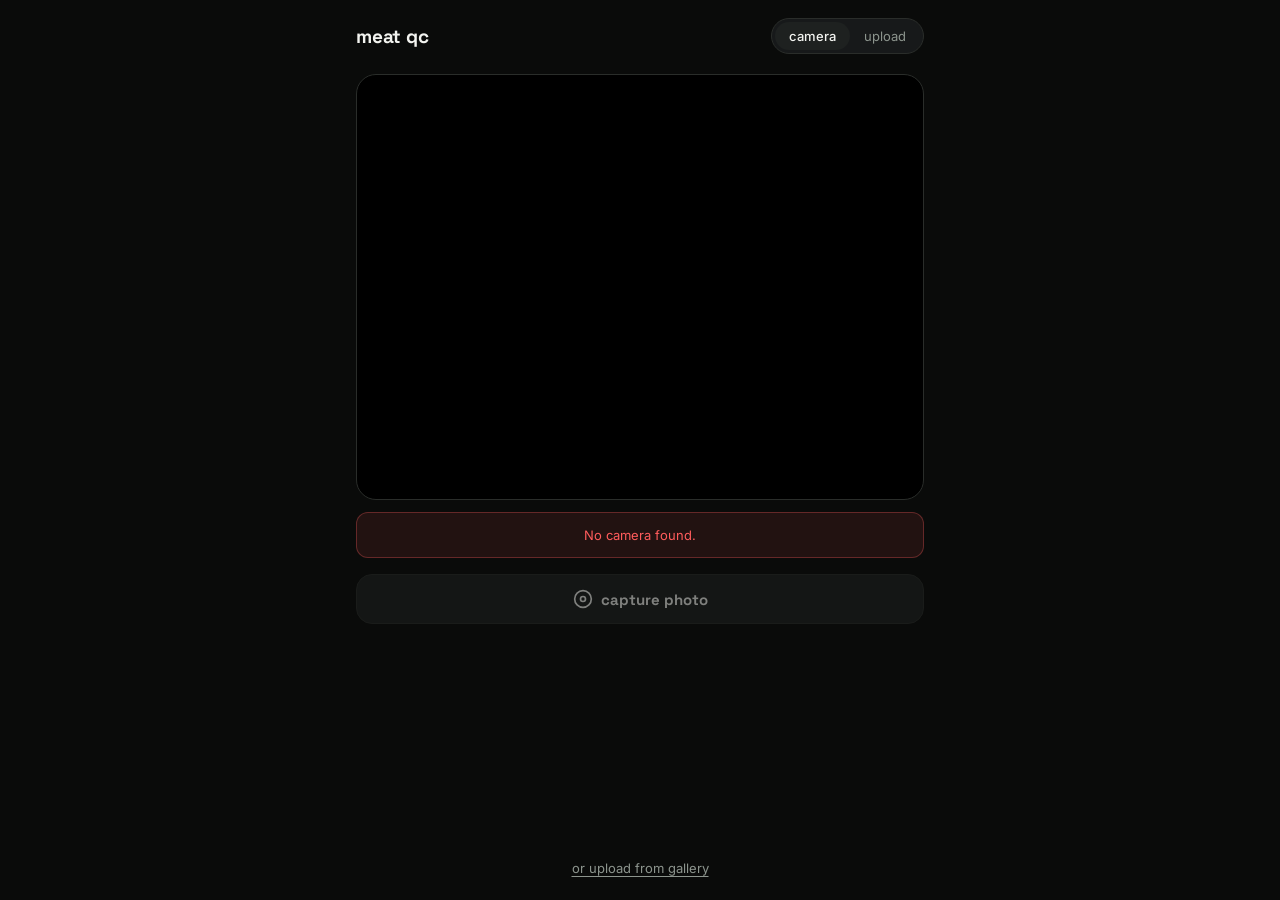
==== commit 355bc0ee: "style: update frontend to match precise mobile mockup layout" ====
--- a/frontend/index.html
+++ b/frontend/index.html
@@ -1,500 +1,181 @@
 <!DOCTYPE html>
 <html lang="en">
 <head>
-  <meta charset="UTF-8" />
-  <meta name="viewport" content="width=device-width, initial-scale=1.0" />
-  <title>Meat QC — Freshness Scanner</title>
-  <meta name="description" content="AI-powered meat freshness scanner. Point your camera or upload photos to get instant routing decisions." />
-  <link rel="preconnect" href="https://fonts.googleapis.com" />
-  <link rel="preconnect" href="https://fonts.gstatic.com" crossorigin />
-  <link href="https://fonts.googleapis.com/css2?family=Inter:wght@400;500;600&family=Space+Grotesk:wght@700&display=swap" rel="stylesheet" />
-  <style>
-    *, *::before, *::after { box-sizing: border-box; margin: 0; padding: 0; }
-
-    :root {
-      /* Core */
-      --bg:          #0A0B0A;
-      --surface:     #17191A;
-      --surface-2:   #1E2120;
-      --ink:         #F3F4F0;
-      --muted:       #8C948D;
-      --line:        #2A2D2A;
-
-      /* Verdicts */
-      --good:        #37E39A;
-      --good-dim:    #173B2C;
-      --spoiled:     #FF5C5C;
-      --spoiled-dim: #3D1919;
-      --review:      #FFC93C;
-      --review-dim:  #3D3112;
-
-      /* CTA only */
-      --accent:      #D6FF3F;
-      --accent-ink:  #0A0B0A;
-
-      --radius:      16px;
-      --radius-sm:   10px;
-    }
-
-    html { scroll-behavior: smooth; }
-
-    body {
-      font-family: 'Inter', sans-serif;
-      background: var(--bg);
-      color: var(--ink);
-      min-height: 100dvh;
-      display: flex;
-      flex-direction: column;
-      /* bottom bar clearance */
-      padding-bottom: 112px;
-    }
-
-    /* ── Header ─────────────────────────────────────────────────────── */
-    header {
-      padding: 20px 20px 0;
-      display: flex;
-      align-items: center;
-      justify-content: space-between;
-    }
-    .logo {
-      font-family: 'Space Grotesk', sans-serif;
-      font-size: 1.4rem;
-      letter-spacing: -0.5px;
-    }
-    .logo em { color: var(--good); font-style: normal; }
-    .badge-model {
-      background: var(--surface-2);
-      border: 1px solid var(--line);
-      border-radius: 99px;
-      font-size: 0.68rem;
-      padding: 4px 10px;
-      color: var(--muted);
-    }
-
-    /* ── Main scroll area ───────────────────────────────────────────── */
-    main {
-      flex: 1;
-      display: flex;
-      flex-direction: column;
-      gap: 16px;
-      padding: 16px 16px 0;
-      max-width: 640px;
-      width: 100%;
-      margin: 0 auto;
-    }
-
-    /* ── Upload/Camera toggle ────────────────────────────────────────── */
-    .input-toggle {
-      display: none; /* shown only when camera is available */
-      align-items: center;
-      gap: 8px;
-      font-size: 0.8rem;
-      color: var(--muted);
-    }
-    .input-toggle.visible { display: flex; }
-    .toggle-link {
-      background: none;
-      border: none;
-      color: var(--muted);
-      font-family: inherit;
-      font-size: inherit;
-      cursor: pointer;
-      padding: 0;
-      text-decoration: underline;
-      text-underline-offset: 3px;
-    }
-    .toggle-link:hover { color: var(--ink); }
-    .toggle-sep { color: var(--line); }
-
-    /* ── Camera panel ───────────────────────────────────────────────── */
-    #camera-panel {
-      display: flex;
-      flex-direction: column;
-      gap: 10px;
-    }
-    .camera-viewport {
-      position: relative;
-      width: 100%;
-      border-radius: var(--radius);
-      overflow: hidden;
-      background: #000;
-      aspect-ratio: 4/3;
-    }
-    #camera-video {
-      width: 100%;
-      height: 100%;
-      object-fit: cover;
-      display: block;
-    }
-    #camera-canvas { display: none; }
-    #camera-error {
-      display: none;
-      background: rgba(255,92,92,0.10);
-      border: 1px solid rgba(255,92,92,0.30);
-      border-radius: var(--radius-sm);
-      padding: 14px 16px;
-      font-size: 0.83rem;
-      color: var(--spoiled);
-      text-align: center;
-      line-height: 1.5;
-    }
-    .cam-hint {
-      font-size: 0.75rem;
-      color: var(--muted);
-      text-align: center;
-    }
-    .cam-hint strong { color: var(--review); }
-
-    /* ── Upload dropzone ────────────────────────────────────────────── */
-    #drop-zone {
-      display: none; /* hidden initially; upload is secondary */
-      flex-direction: column;
-      align-items: center;
-      gap: 10px;
-      border: 2px dashed var(--line);
-      border-radius: var(--radius);
-      background: var(--surface);
-      padding: 36px 24px;
-      cursor: pointer;
-      transition: border-color .2s, background .2s;
-      text-align: center;
-      user-select: none;
-    }
-    #drop-zone.active-mode { display: flex; }
-    #drop-zone:hover, #drop-zone.drag-over {
-      border-color: var(--accent);
-      background: rgba(214,255,63,0.04);
-    }
-    .drop-icon { font-size: 2.4rem; }
-    .drop-title { font-family: 'Space Grotesk', sans-serif; font-size: 1rem; }
-    .drop-sub { font-size: 0.75rem; color: var(--muted); line-height: 1.6; }
-    #file-input { display: none; }
-
-    /* ── Preview strip ───────────────────────────────────────────────── */
-    #preview-strip {
-      display: flex;
-      flex-wrap: wrap;
-      gap: 8px;
-    }
-    .thumb-wrap {
-      position: relative;
-      width: 64px; height: 64px;
-      border-radius: 8px;
-      overflow: hidden;
-      border: 1px solid var(--line);
-      flex-shrink: 0;
-    }
-    .thumb-wrap img { width: 100%; height: 100%; object-fit: cover; }
-    .thumb-remove {
-      position: absolute;
-      top: 2px; right: 2px;
-      width: 16px; height: 16px;
-      border-radius: 50%;
-      background: rgba(0,0,0,.75);
-      border: none;
-      color: #fff;
-      font-size: 0.55rem;
-      cursor: pointer;
-      display: flex;
-      align-items: center;
-      justify-content: center;
-    }
-    .thumb-wrap.from-camera::after {
-      content: '📷';
-      position: absolute;
-      bottom: 2px; left: 3px;
-      font-size: 0.55rem;
-    }
-
-    /* ── Spinner ─────────────────────────────────────────────────────── */
-    .spinner {
-      display: none;
-      width: 28px; height: 28px;
-      border: 3px solid var(--line);
-      border-top-color: var(--accent);
-      border-radius: 50%;
-      animation: spin .7s linear infinite;
-      margin: 8px auto;
-    }
-    @keyframes spin { to { transform: rotate(360deg); } }
-
-    /* ── Results section ────────────────────────────────────────────── */
-    #results-section { display: none; }
-
-    /* Summary strip */
-    .summary-strip {
-      display: flex;
-      align-items: center;
-      gap: 14px;
-      padding: 12px 14px;
-      background: var(--surface);
-      border-radius: var(--radius-sm);
-      border: 1px solid var(--line);
-      font-size: 0.78rem;
-    }
-    .summary-total {
-      font-family: 'Space Grotesk', sans-serif;
-      font-size: 1rem;
-      color: var(--ink);
-    }
-    .summary-dot {
-      display: flex;
-      align-items: center;
-      gap: 5px;
-      color: var(--muted);
-    }
-    .dot {
-      width: 8px; height: 8px;
-      border-radius: 50%;
-      flex-shrink: 0;
-    }
-    .dot.good    { background: var(--good); }
-    .dot.spoiled { background: var(--spoiled); }
-    .dot.review  { background: var(--review); }
-
-    /* Results feed */
-    #results-feed {
-      display: flex;
-      flex-direction: column;
-      gap: 16px;
-    }
-
-    /* ── Result card ─────────────────────────────────────────────────── */
-    .result-card {
-      border-radius: var(--radius);
-      background: var(--surface);
-      overflow: hidden;
-      border: 1px solid var(--line);
-      animation: fadeUp .3s ease both;
-      transition: transform .2s;
-    }
-    .result-card:hover { transform: translateY(-2px); }
-    @keyframes fadeUp {
-      from { opacity: 0; transform: translateY(14px); }
-      to   { opacity: 1; transform: translateY(0); }
-    }
-    .result-card.good    { border-color: rgba(55,227,154,.4); box-shadow: 0 0 24px rgba(55,227,154,.12); }
-    .result-card.spoiled { border-color: rgba(255,92,92,.4);  box-shadow: 0 0 24px rgba(255,92,92,.12); }
-    .result-card.review  { border-color: rgba(255,201,60,.4); box-shadow: 0 0 24px rgba(255,201,60,.12); }
-    .result-card.error   { opacity: .65; }
-
-    /* Card image */
-    .card-img-wrap {
-      width: 100%;
-      position: relative;
-      background: #000;
-      overflow: hidden;
-    }
-    .card-img-wrap img {
-      width: 100%;
-      display: block;
-      object-fit: contain;
-      max-height: 420px;
-    }
-    .ann-unavailable {
-      padding: 48px 24px;
-      text-align: center;
-      font-size: .8rem;
-      color: var(--muted);
-    }
-
-    /* Card body */
-    .card-body {
-      padding: 14px 16px;
-      display: flex;
-      flex-direction: column;
-      gap: 10px;
-    }
-    .card-filename {
-      font-size: .68rem;
-      color: var(--muted);
-      white-space: nowrap;
-      overflow: hidden;
-      text-overflow: ellipsis;
-    }
-    .card-meta-row {
-      display: flex;
-      align-items: center;
-      justify-content: space-between;
-      gap: 10px;
-      flex-wrap: wrap;
-    }
-
-    /* Decision pill */
-    .decision-pill {
-      font-family: 'Space Grotesk', sans-serif;
-      font-size: .82rem;
-      padding: 5px 13px;
-      border-radius: 99px;
-      display: inline-flex;
-      align-items: center;
-      gap: 5px;
-    }
-    .decision-pill.discard  { background: var(--spoiled-dim); color: var(--spoiled); }
-    .decision-pill.grinding { background: var(--good-dim);    color: var(--good); }
-    .decision-pill.packing  { background: var(--good-dim);    color: var(--good); }
-    .decision-pill.review   { background: var(--review-dim);  color: var(--review); }
-
-    /* Size meta */
-    .size-meta {
-      font-size: .72rem;
-      color: var(--muted);
-      display: flex;
-      gap: 6px;
-      flex-wrap: wrap;
-    }
-    .size-tag {
-      padding: 2px 8px;
-      border-radius: 5px;
-      border: 1px solid var(--line);
-    }
-    .size-tag.measured  { border-color: rgba(55,227,154,.35); color: var(--good); }
-    .size-tag.estimated { border-color: rgba(255,201,60,.35); color: var(--review); }
-
-    /* Download btn */
-    .download-btn {
-      background: var(--surface-2);
-      border: 1px solid var(--line);
-      border-radius: 8px;
-      color: var(--muted);
-      font-family: inherit;
-      font-size: .75rem;
-      padding: 6px 12px;
-      cursor: pointer;
-      display: flex;
-      align-items: center;
-      gap: 5px;
-      transition: color .15s, border-color .15s;
-      white-space: nowrap;
-      flex-shrink: 0;
-    }
-    .download-btn:hover { color: var(--ink); border-color: var(--ink); }
-
-    /* ── Sticky bottom bar ───────────────────────────────────────────── */
-    .bottom-bar {
-      position: fixed;
-      bottom: 0;
-      left: 0;
-      right: 0;
-      padding: 12px 16px 20px;
-      background: linear-gradient(to top, var(--bg) 70%, transparent);
-      display: flex;
-      flex-direction: column;
-      align-items: center;
-      gap: 8px;
-      z-index: 100;
-    }
-    #check-btn, #scan-again-btn {
-      width: 100%;
-      max-width: 608px;
-      padding: 16px;
-      border: none;
-      border-radius: var(--radius);
-      background: var(--accent);
-      color: var(--accent-ink);
-      font-family: 'Space Grotesk', sans-serif;
-      font-size: 1rem;
-      cursor: pointer;
-      transition: opacity .15s, transform .15s;
-    }
-    #check-btn:hover:not(:disabled),
-    #scan-again-btn:hover { opacity: .9; transform: translateY(-1px); }
-    #check-btn:disabled { opacity: .4; cursor: not-allowed; }
-    #scan-again-btn { display: none; }
-
-    .gallery-link {
-      font-size: .75rem;
-      color: var(--muted);
-      background: none;
-      border: none;
-      cursor: pointer;
-      font-family: inherit;
-      text-decoration: underline;
-      text-underline-offset: 3px;
-    }
-    .gallery-link:hover { color: var(--ink); }
-
-    /* #check-btn hidden until files queued */
-    #check-btn { display: none; }
-
-    /* Capture btn (inside camera panel) */
-    #capture-btn {
-      width: 100%;
-      padding: 13px;
-      border: 1px solid var(--line);
-      border-radius: var(--radius);
-      background: var(--surface-2);
-      color: var(--ink);
-      font-family: 'Space Grotesk', sans-serif;
-      font-size: .95rem;
-      cursor: pointer;
-      transition: border-color .15s, background .15s;
-      display: flex;
-      align-items: center;
-      justify-content: center;
-      gap: 7px;
-    }
-    #capture-btn:hover:not(:disabled) { border-color: var(--accent); }
-    #capture-btn:disabled { opacity: .35; cursor: not-allowed; }
-  </style>
+<meta charset="UTF-8">
+<meta name="viewport" content="width=device-width, initial-scale=1.0, maximum-scale=1.0, user-scalable=no">
+<title>Meat QC — Freshness Scanner</title>
+<link rel="preconnect" href="https://fonts.googleapis.com">
+<link rel="preconnect" href="https://fonts.gstatic.com" crossorigin>
+<link href="https://fonts.googleapis.com/css2?family=Space+Grotesk:wght@500;700&family=Inter:wght@400;500;600&display=swap" rel="stylesheet">
+<style>
+  :root {
+    --bg:#0A0B0A; --surface:#17191A; --surface-2:#1E2120;
+    --ink:#F3F4F0; --muted:#8C948D; --line:#2A2D2A;
+    --good:#37E39A; --good-dim:#173B2C;
+    --spoiled:#FF5C5C; --spoiled-dim:#3D1919;
+    --review:#FFC93C; --review-dim:#3D3112;
+    --accent:#D6FF3F;
+  }
+  * { box-sizing:border-box; margin: 0; padding: 0; }
+  body {
+    background: var(--bg);
+    font-family: 'Inter', sans-serif;
+    color: var(--ink);
+    display: flex;
+    flex-direction: column;
+    min-height: 100dvh;
+    -webkit-font-smoothing: antialiased;
+  }
+  
+  /* Main Container (Responsive) */
+  .app-container {
+    width: 100%;
+    max-width: 600px;
+    margin: 0 auto;
+    display: flex;
+    flex-direction: column;
+    flex: 1;
+  }
+  
+  .content { flex: 1; overflow-y: auto; padding: 18px 16px 0; }
+  
+  header { display: flex; align-items: center; justify-content: space-between; margin-bottom: 20px; }
+  .word { font-family: 'Space Grotesk', sans-serif; font-weight: 700; font-size: 19px; color: var(--ink); letter-spacing: -0.01em; }
+  
+  .mode-toggle { display: none; background: var(--surface); border-radius: 20px; padding: 3px; border: 0.5px solid var(--line); cursor: pointer; }
+  .mode-toggle.visible { display: flex; }
+  .mode-toggle span { padding: 6px 14px; font-size: 13px; color: var(--muted); border-radius: 16px; transition: all 0.2s; }
+  .mode-toggle span.on { background: var(--surface-2); color: var(--ink); font-weight: 500; }
+
+  /* Camera Panel */
+  #camera-panel { display: flex; flex-direction: column; gap: 12px; margin-bottom: 16px; }
+  .camera-viewport { position: relative; width: 100%; border-radius: 20px; overflow: hidden; background: #000; aspect-ratio: 4/3; border: 0.5px solid var(--line); }
+  #camera-video { width: 100%; height: 100%; object-fit: cover; display: block; }
+  #camera-canvas { display: none; }
+  #camera-error { display: none; background: rgba(255,92,92,0.10); border: 1px solid rgba(255,92,92,0.30); border-radius: 12px; padding: 14px 16px; font-size: 13px; color: var(--spoiled); text-align: center; }
+  
+  /* Capture Button styling for within content area (if needed, but moved to bottom bar) */
+  #capture-btn-inline {
+    background: var(--surface-2); color: var(--ink); border: 1px solid var(--line); border-radius: 16px; padding: 14px;
+    font-family: 'Space Grotesk', sans-serif; font-weight: 700; font-size: 15px; cursor: pointer; display: flex; align-items: center; justify-content: center; gap: 8px; margin-top: 4px;
+  }
+  #capture-btn-inline:disabled { opacity: 0.5; cursor: not-allowed; }
+
+  /* Upload Dropzone */
+  #drop-zone {
+    display: none; flex-direction: column; align-items: center; justify-content: center; gap: 12px;
+    border: 2px dashed var(--line); border-radius: 20px; background: var(--surface); padding: 48px 24px;
+    cursor: pointer; text-align: center; margin-bottom: 16px; transition: all 0.2s;
+  }
+  #drop-zone.active-mode { display: flex; }
+  #drop-zone:hover, #drop-zone.drag-over { border-color: var(--accent); background: rgba(214,255,63,0.04); }
+  .drop-icon { font-size: 40px; }
+  .drop-title { font-family: 'Space Grotesk', sans-serif; font-weight: 700; font-size: 17px; }
+  .drop-sub { font-size: 13px; color: var(--muted); line-height: 1.5; }
+  #file-input { display: none; }
+
+  /* Preview Strip */
+  #preview-strip { display: flex; flex-wrap: wrap; gap: 10px; margin-bottom: 16px; }
+  .thumb-wrap { position: relative; width: 68px; height: 68px; border-radius: 12px; overflow: hidden; border: 0.5px solid var(--line); flex-shrink: 0; }
+  .thumb-wrap img { width: 100%; height: 100%; object-fit: cover; }
+  .thumb-remove { position: absolute; top: 4px; right: 4px; width: 20px; height: 20px; border-radius: 50%; background: rgba(0,0,0,0.7); border: none; color: #fff; font-size: 10px; cursor: pointer; display: flex; align-items: center; justify-content: center; }
+  
+  /* Spinner */
+  .spinner { display: none; width: 30px; height: 30px; border: 3px solid var(--line); border-top-color: var(--accent); border-radius: 50%; animation: spin 0.8s linear infinite; margin: 20px auto; }
+  @keyframes spin { to { transform: rotate(360deg); } }
+
+  /* Summary Section */
+  .summary { display: none; gap: 14px; align-items: center; margin-bottom: 18px; padding: 12px 16px; background: var(--surface); border-radius: 16px; border: 0.5px solid var(--line); }
+  .summary b { font-family: 'Space Grotesk', sans-serif; font-size: 15px; color: var(--ink); font-weight: 500; }
+  .dot { display: inline-flex; align-items: center; gap: 6px; font-size: 13px; color: var(--muted); }
+  .dot i { width: 8px; height: 8px; border-radius: 50%; display: inline-block; }
+
+  /* Cards */
+  #results-feed { display: flex; flex-direction: column; gap: 16px; padding-bottom: 20px; }
+  .card { background: var(--surface); border-radius: 22px; border: 0.5px solid var(--line); overflow: hidden; animation: fadeUp 0.3s ease both; }
+  @keyframes fadeUp { from { opacity: 0; transform: translateY(10px); } to { opacity: 1; transform: translateY(0); } }
+  .photo { position: relative; width: 100%; background: #000; display: flex; align-items: center; justify-content: center; }
+  .photo img { width: 100%; display: block; object-fit: contain; max-height: 500px; }
+  .ann-unavailable { padding: 48px 24px; text-align: center; font-size: 13px; color: var(--muted); }
+  
+  .share { position: absolute; top: 12px; right: 12px; width: 36px; height: 36px; border-radius: 50%; background: rgba(10,11,10,0.55); border: none; cursor: pointer; display: flex; align-items: center; justify-content: center; backdrop-filter: blur(4px); transition: background 0.2s; }
+  .share:hover { background: rgba(10,11,10,0.8); }
+  .share svg { width: 16px; height: 16px; stroke: var(--ink); fill: none; stroke-width: 2; stroke-linecap: round; stroke-linejoin: round; }
+  
+  .meta { display: flex; align-items: center; justify-content: space-between; padding: 16px; }
+  .meta .route { font-size: 14px; color: var(--ink); font-weight: 500; display: flex; align-items: center; gap: 6px; text-transform: lowercase; }
+  .meta .route .to { color: var(--muted); font-weight: 400; }
+  .meta .conf { font-size: 13px; color: var(--muted); font-variant-numeric: tabular-nums; }
+  
+  .card.spoiled .meta .route { color: var(--spoiled); }
+  .card.review .meta .route { color: var(--review); }
+
+  /* Bottom Bar */
+  .bottom { padding: 14px 16px 24px; background: linear-gradient(to top, var(--bg) 70%, transparent); position: sticky; bottom: 0; z-index: 100; }
+  .scan-btn { width: 100%; background: var(--accent); color: #10130a; border: none; border-radius: 18px; padding: 16px; font-family: 'Space Grotesk', sans-serif; font-weight: 700; font-size: 16px; display: flex; align-items: center; justify-content: center; gap: 8px; cursor: pointer; transition: opacity 0.2s, transform 0.1s; }
+  .scan-btn:hover:not(:disabled) { opacity: 0.9; transform: scale(0.99); }
+  .scan-btn:disabled { opacity: 0.5; cursor: not-allowed; }
+  .scan-btn svg { width: 20px; height: 20px; stroke: #10130a; fill: none; stroke-width: 2; stroke-linecap: round; stroke-linejoin: round; }
+  .upload-link { display: block; text-align: center; margin-top: 12px; font-size: 13px; color: var(--muted); text-decoration: underline; text-underline-offset: 3px; cursor: pointer; border: none; background: none; width: 100%; font-family: inherit; }
+  .upload-link:hover { color: var(--ink); }
+</style>
 </head>
 <body>
 
-<header>
-  <div class="logo">Meat <em>QC</em></div>
-  <div class="badge-model">MobileNetV2 · 94.2% acc</div>
-</header>
-
-<main>
-
-  <!-- Input mode toggle (hidden until camera support confirmed) -->
-  <div class="input-toggle" id="input-toggle">
-    <span id="mode-label">📷 Camera</span>
-    <span class="toggle-sep">·</span>
-    <button class="toggle-link" id="mode-switch-btn" type="button">Switch to upload</button>
+<div class="app-container">
+  <div class="content">
+    <header>
+      <div class="word">meat qc</div>
+      <div class="mode-toggle" id="input-toggle">
+        <span class="on" id="mode-cam-tab">camera</span>
+        <span id="mode-up-tab">upload</span>
+      </div>
+    </header>
+
+    <!-- Camera panel -->
+    <div id="camera-panel">
+      <div class="camera-viewport">
+        <video id="camera-video" autoplay playsinline muted></video>
+      </div>
+      <canvas id="camera-canvas"></canvas>
+      <div id="camera-error"></div>
+      <button id="capture-btn-inline" type="button" disabled>
+        <svg viewBox="0 0 24 24" width="20" height="20" stroke="currentColor" fill="none" stroke-width="2" stroke-linecap="round" stroke-linejoin="round"><circle cx="12" cy="12" r="10"></circle><circle cx="12" cy="12" r="3"></circle></svg>
+        capture photo
+      </button>
+    </div>
+
+    <!-- Upload zone -->
+    <div id="drop-zone" role="button" tabindex="0">
+      <div class="drop-icon">🥩</div>
+      <div class="drop-title">Drop photos here</div>
+      <div class="drop-sub">or tap to choose from gallery<br>JPEG · PNG · up to 20 MB</div>
+      <input id="file-input" type="file" accept="image/*" multiple />
+    </div>
+
+    <!-- Shared thumbnail queue -->
+    <div id="preview-strip"></div>
+
+    <div class="spinner" id="spinner"></div>
+
+    <!-- Summary -->
+    <div class="summary" id="summary-strip"></div>
+
+    <!-- Results -->
+    <div id="results-feed"></div>
   </div>
 
-  <!-- Camera panel (shown by default when supported) -->
-  <div id="camera-panel">
-    <div class="camera-viewport">
-      <video id="camera-video" autoplay playsinline muted></video>
-    </div>
-    <canvas id="camera-canvas"></canvas>
-    <div id="camera-error"></div>
-    <div class="cam-hint">
-      <strong>Tip:</strong> place an ID card next to the meat for accurate size measurement.
-    </div>
-    <button id="capture-btn" type="button" disabled>📷 Capture Photo</button>
+  <div class="bottom">
+    <button class="scan-btn" id="check-btn" style="display:none">
+      <svg viewBox="0 0 24 24"><path d="M4 8V6a2 2 0 012-2h2M4 16v2a2 2 0 002 2h2M20 8V6a2 2 0 00-2-2h-2M20 16v2a2 2 0 01-2 2h-2"/><circle cx="12" cy="12" r="3.5"/></svg>
+      analyse photos
+    </button>
+    <button class="scan-btn" id="scan-again-btn" style="display:none">
+      <svg viewBox="0 0 24 24"><path d="M4 8V6a2 2 0 012-2h2M4 16v2a2 2 0 002 2h2M20 8V6a2 2 0 00-2-2h-2M20 16v2a2 2 0 01-2 2h-2"/><circle cx="12" cy="12" r="3.5"/></svg>
+      scan another
+    </button>
+    <button class="upload-link" id="gallery-link" style="display:none">or upload from gallery</button>
   </div>
-
-  <!-- Upload zone (hidden by default) -->
-  <div id="drop-zone" role="button" tabindex="0" aria-label="Upload meat photos">
-    <div class="drop-icon">🥩</div>
-    <div class="drop-title">Drop photos here</div>
-    <div class="drop-sub">or tap to choose from gallery<br/>JPEG · PNG · up to 20 MB<br/><br/>
-      <strong style="color:var(--review)">Tip:</strong> include an ID card next to the meat for accurate size.</div>
-    <input id="file-input" type="file" accept="image/*" multiple />
-  </div>
-
-  <!-- Shared thumbnail queue -->
-  <div id="preview-strip"></div>
-
-  <!-- Spinner -->
-  <div class="spinner" id="spinner"></div>
-
-  <!-- Results -->
-  <section id="results-section">
-    <div class="summary-strip" id="summary-strip"></div>
-    <div id="results-feed"></div>
-  </section>
-
-</main>
-
-<!-- Sticky bottom bar -->
-<div class="bottom-bar">
-  <button id="check-btn" type="button">🔬 Analyse Photos</button>
-  <button id="scan-again-btn" type="button">📷 Scan Another</button>
-  <button class="gallery-link" id="gallery-link" type="button" style="display:none">or upload from gallery</button>
 </div>
 
 <script>
@@ -505,20 +186,23 @@
 
   // ── DOM refs ─────────────────────────────────────────────────────────────
   const inputToggle   = document.getElementById('input-toggle');
-  const modeLabel     = document.getElementById('mode-label');
-  const modeSwitchBtn = document.getElementById('mode-switch-btn');
+  const modeCamTab    = document.getElementById('mode-cam-tab');
+  const modeUpTab     = document.getElementById('mode-up-tab');
+  
   const cameraPanel   = document.getElementById('camera-panel');
   const cameraVideo   = document.getElementById('camera-video');
   const cameraCanvas  = document.getElementById('camera-canvas');
   const cameraError   = document.getElementById('camera-error');
-  const captureBtn    = document.getElementById('capture-btn');
+  const captureBtn    = document.getElementById('capture-btn-inline');
+  
   const dropZone      = document.getElementById('drop-zone');
   const fileInput     = document.getElementById('file-input');
   const previewStrip  = document.getElementById('preview-strip');
+  
   const spinner       = document.getElementById('spinner');
-  const resultsSection= document.getElementById('results-section');
   const summaryStrip  = document.getElementById('summary-strip');
   const resultsFeed   = document.getElementById('results-feed');
+  
   const checkBtn      = document.getElementById('check-btn');
   const scanAgainBtn  = document.getElementById('scan-again-btn');
   const galleryLink   = document.getElementById('gallery-link');
@@ -529,40 +213,39 @@
   if (hasCamera) {
     inputToggle.classList.add('visible');
     galleryLink.style.display = 'block';
-    // Camera is default — start immediately
     startCamera();
   } else {
-    // No camera: show upload zone as the only option
     cameraPanel.style.display = 'none';
     dropZone.classList.add('active-mode');
     activeMode = 'upload';
   }
 
   // ── Mode switching ────────────────────────────────────────────────────────
-  modeSwitchBtn.addEventListener('click', () => {
-    switchMode(activeMode === 'camera' ? 'upload' : 'camera');
-  });
-
   function switchMode(mode) {
     if (activeMode === mode) return;
     activeMode = mode;
-
     if (mode === 'camera') {
-      modeLabel.textContent = '📷 Camera';
-      modeSwitchBtn.textContent = 'Switch to upload';
+      modeCamTab.classList.add('on');
+      modeUpTab.classList.remove('on');
       dropZone.classList.remove('active-mode');
       cameraPanel.style.display = 'flex';
       galleryLink.style.display = 'block';
       startCamera();
     } else {
-      modeLabel.textContent = '🗂 Upload';
-      modeSwitchBtn.textContent = 'Switch to camera';
+      modeUpTab.classList.add('on');
+      modeCamTab.classList.remove('on');
       cameraPanel.style.display = 'none';
       dropZone.classList.add('active-mode');
       galleryLink.style.display = 'none';
       stopCamera();
     }
   }
+
+  inputToggle.addEventListener('click', () => {
+    switchMode(activeMode === 'camera' ? 'upload' : 'camera');
+  });
+
+  galleryLink.addEventListener('click', () => switchMode('upload'));
 
   // ── Camera lifecycle ──────────────────────────────────────────────────────
   async function startCamera() {
@@ -580,16 +263,9 @@
       captureBtn.disabled = false;
     } catch (err) {
       let msg = 'Camera error.';
-      if (err.name === 'NotAllowedError' || err.name === 'PermissionDeniedError')
-        msg = 'Camera permission denied. Allow access in browser settings.';
-      else if (err.name === 'NotFoundError' || err.name === 'DevicesNotFoundError')
-        msg = 'No camera found on this device.';
-      else if (err.name === 'NotReadableError')
-        msg = 'Camera is in use by another app.';
-      else if (location.protocol === 'http:' && location.hostname !== 'localhost' && location.hostname !== '127.0.0.1')
-        msg = 'Camera requires HTTPS. Use localhost or open over HTTPS.';
-      else
-        msg = `Camera error: ${err.message}`;
+      if (err.name === 'NotAllowedError' || err.name === 'PermissionDeniedError') msg = 'Permission denied.';
+      else if (err.name === 'NotFoundError') msg = 'No camera found.';
+      else msg = err.message;
       cameraError.textContent = msg;
       cameraError.style.display = 'block';
     }
@@ -603,7 +279,6 @@
     cameraVideo.srcObject = null;
     captureBtn.disabled = true;
   }
-
   window.addEventListener('pagehide', stopCamera);
 
   // ── Capture ───────────────────────────────────────────────────────────────
@@ -618,32 +293,30 @@
       const file = new File([blob], `camera_capture_${Date.now()}.jpg`, { type: 'image/jpeg' });
       file._fromCamera = true;
       addFiles([file]);
-      captureBtn.innerHTML = '✔ Captured!';
+      captureBtn.innerHTML = '✔ captured!';
       captureBtn.disabled  = true;
-      setTimeout(() => { captureBtn.innerHTML = '📷 Capture Photo'; captureBtn.disabled = false; }, 700);
+      setTimeout(() => { 
+        captureBtn.innerHTML = '<svg viewBox="0 0 24 24" width="20" height="20" stroke="currentColor" fill="none" stroke-width="2" stroke-linecap="round" stroke-linejoin="round"><circle cx="12" cy="12" r="10"></circle><circle cx="12" cy="12" r="3"></circle></svg> capture photo'; 
+        captureBtn.disabled = false; 
+      }, 700);
     }, 'image/jpeg', 0.92);
   });
 
   // ── Upload zone ───────────────────────────────────────────────────────────
   dropZone.addEventListener('click', () => fileInput.click());
-  dropZone.addEventListener('keydown', e => { if (e.key === 'Enter' || e.key === ' ') fileInput.click(); });
   fileInput.addEventListener('change', () => { addFiles([...fileInput.files]); fileInput.value = ''; });
-  dropZone.addEventListener('dragover',  e => { e.preventDefault(); dropZone.classList.add('drag-over'); });
-  dropZone.addEventListener('dragleave', ()  => dropZone.classList.remove('drag-over'));
+  dropZone.addEventListener('dragover', e => { e.preventDefault(); dropZone.classList.add('drag-over'); });
+  dropZone.addEventListener('dragleave', () => dropZone.classList.remove('drag-over'));
   dropZone.addEventListener('drop', e => {
     e.preventDefault();
     dropZone.classList.remove('drag-over');
     addFiles([...e.dataTransfer.files].filter(f => f.type.startsWith('image/')));
   });
 
-  // gallery link in bottom bar = switch to upload mode
-  galleryLink.addEventListener('click', () => switchMode('upload'));
-
-  // ── Shared file queue ─────────────────────────────────────────────────────
+  // ── Queue ─────────────────────────────────────────────────────────────────
   function addFiles(files) {
     files.forEach(f => {
-      if (!selectedFiles.find(x => x.name === f.name && x.size === f.size))
-        selectedFiles.push(f);
+      if (!selectedFiles.find(x => x.name === f.name && x.size === f.size)) selectedFiles.push(f);
     });
     renderPreviews();
   }
@@ -656,36 +329,48 @@
   function renderPreviews() {
     previewStrip.innerHTML = '';
     selectedFiles.forEach((file, idx) => {
-      const url  = URL.createObjectURL(file);
+      const url = URL.createObjectURL(file);
       const wrap = document.createElement('div');
-      wrap.className = 'thumb-wrap' + (file._fromCamera ? ' from-camera' : '');
-      wrap.innerHTML = `<img src="${url}" alt="${file.name}" />
-        <button class="thumb-remove" title="Remove" aria-label="Remove ${file.name}">✕</button>`;
+      wrap.className = 'thumb-wrap';
+      wrap.innerHTML = `<img src="${url}" alt="Preview" /><button class="thumb-remove">✕</button>`;
       wrap.querySelector('.thumb-remove').addEventListener('click', () => removeFile(idx));
       previewStrip.appendChild(wrap);
     });
-    checkBtn.style.display  = selectedFiles.length ? 'block' : 'none';
-    scanAgainBtn.style.display = 'none';
-  }
-
-  // ── Submit ────────────────────────────────────────────────────────────────
-  checkBtn.addEventListener('click', submitFiles);
+    checkBtn.style.display = selectedFiles.length ? 'flex' : 'none';
+    if(activeMode === 'camera') galleryLink.style.display = selectedFiles.length ? 'none' : 'block';
+  }
+
+  // ── Reset ─────────────────────────────────────────────────────────────────
   scanAgainBtn.addEventListener('click', () => {
     selectedFiles = [];
     renderPreviews();
-    resultsSection.style.display = 'none';
-    scanAgainBtn.style.display   = 'none';
-    checkBtn.style.display       = 'none';
-    // Switch back to camera if it was the active mode
-    if (hasCamera && activeMode === 'camera') startCamera();
+    resultsFeed.innerHTML = '';
+    summaryStrip.style.display = 'none';
+    scanAgainBtn.style.display = 'none';
+    checkBtn.style.display = 'none';
+    inputToggle.style.display = 'flex';
+    if (activeMode === 'camera') {
+      cameraPanel.style.display = 'flex';
+      galleryLink.style.display = 'block';
+      startCamera();
+    } else {
+      dropZone.style.display = 'flex';
+    }
     window.scrollTo({ top: 0, behavior: 'smooth' });
   });
 
-  async function submitFiles() {
+  // ── API Submission ────────────────────────────────────────────────────────
+  checkBtn.addEventListener('click', async () => {
     if (!selectedFiles.length) return;
-    checkBtn.disabled   = true;
-    spinner.style.display  = 'block';
-    resultsSection.style.display = 'none';
+    checkBtn.disabled = true;
+    spinner.style.display = 'block';
+    
+    // Hide inputs during processing
+    cameraPanel.style.display = 'none';
+    dropZone.style.display = 'none';
+    previewStrip.style.display = 'none';
+    inputToggle.style.display = 'none';
+    galleryLink.style.display = 'none';
 
     const fd = new FormData();
     selectedFiles.forEach(f => fd.append('files', f));
@@ -697,139 +382,118 @@
       renderResults(data.results);
     } catch (err) {
       resultsFeed.innerHTML = `<p style="color:var(--spoiled);padding:16px">Error: ${err.message}</p>`;
-      resultsSection.style.display = 'block';
     } finally {
       spinner.style.display = 'none';
-      checkBtn.disabled     = false;
+      checkBtn.disabled = false;
+      checkBtn.style.display = 'none';
+      scanAgainBtn.style.display = 'flex';
     }
-  }
-
-  // ── Render results ────────────────────────────────────────────────────────
+  });
+
+  // ── Rendering Results ─────────────────────────────────────────────────────
   function renderResults(results) {
     resultsFeed.innerHTML = '';
 
-    // Summary counts
+    // Calculate Summary
     let nGood = 0, nSpoiled = 0, nReview = 0;
     results.forEach(r => {
       if (r.error) return;
-      if (r.label === 'good' && r.size_method !== 'multiple_pieces_detected') nGood++;
-      else if (r.label === 'spoiled') nSpoiled++;
-      else if (r.size_method === 'multiple_pieces_detected' || r.decision === 'needs_manual_review') nReview++;
+      if (r.decision === 'discard') nSpoiled++;
+      else if (r.decision === 'needs_manual_review' || r.size_method === 'multiple_pieces_detected') nReview++;
       else nGood++;
     });
 
     summaryStrip.innerHTML = `
-      <span class="summary-total">${results.length} photo${results.length !== 1 ? 's' : ''}</span>
-      ${nGood    ? `<span class="summary-dot"><span class="dot good"></span>${nGood} good</span>` : ''}
-      ${nSpoiled ? `<span class="summary-dot"><span class="dot spoiled"></span>${nSpoiled} spoiled</span>` : ''}
-      ${nReview  ? `<span class="summary-dot"><span class="dot review"></span>${nReview} review</span>` : ''}
+      <b>${results.length} checked</b>
+      ${nGood    ? `<span class="dot"><i style="background:var(--good)"></i>${nGood} good</span>` : ''}
+      ${nSpoiled ? `<span class="dot"><i style="background:var(--spoiled)"></i>${nSpoiled} spoiled</span>` : ''}
+      ${nReview  ? `<span class="dot"><i style="background:var(--review)"></i>${nReview} review</span>` : ''}
     `;
+    summaryStrip.style.display = 'flex';
 
     results.forEach((r, i) => {
       const card = document.createElement('div');
       card.style.animationDelay = `${i * 50}ms`;
 
-      // Error case
       if (r.error) {
-        card.className = 'result-card error';
-        card.innerHTML = `
-          <div class="card-body">
-            <div class="card-filename">${r.filename}</div>
-            <div style="color:var(--spoiled);font-size:.85rem">⚠ ${r.error}</div>
-          </div>`;
+        card.className = 'card error';
+        card.innerHTML = `<div style="padding:20px; color:var(--spoiled)">⚠ ${r.error} (${r.filename})</div>`;
         resultsFeed.appendChild(card);
         return;
       }
 
-      // Determine card class
-      let cardCls = r.label === 'spoiled' ? 'spoiled'
-        : (r.size_method === 'multiple_pieces_detected' || r.decision === 'needs_manual_review') ? 'review'
-        : 'good';
-      card.className = `result-card ${cardCls}`;
-
-      // Accessible alt text baked from result data
-      const decisionLabel = r.decision ? r.decision.toUpperCase() : '';
-      const mmText = r.longest_dimension_mm ? `, ${r.longest_dimension_mm} mm` : '';
-      const piecesText = r.piece_count_estimate > 1 ? `, ~${r.piece_count_estimate} pieces` : '';
-      const altText = r.size_method === 'multiple_pieces_detected'
-        ? `${r.label}, ~${r.piece_count_estimate} pieces detected, routed to grinding`
-        : `${r.label}, ${Math.round((r.label === 'good' ? r.good_confidence : r.spoiled_confidence) * 100)}% confidence${mmText}, routed to ${r.decision}`;
-
-      // Image section
-      let imgHTML;
+      // Determine colors & labels
+      let cardCls = r.decision === 'discard' ? 'spoiled' : 
+                   (r.decision === 'needs_manual_review' || r.size_method === 'multiple_pieces_detected') ? 'review' : 'good';
+      
+      card.className = `card ${cardCls}`;
+
+      // Build Route string (e.g. "small -> grinding")
+      let routeHtml = '';
+      if (r.decision === 'discard') {
+        routeHtml = `discard`;
+      } else if (r.decision === 'packing') {
+        routeHtml = `big <span class="to">&nbsp;→&nbsp;packing</span>`;
+      } else if (r.decision === 'grinding') {
+        if (r.size_method === 'multiple_pieces_detected') {
+          routeHtml = `multi-piece <span class="to">&nbsp;→&nbsp;grinding</span>`;
+        } else {
+          routeHtml = `small <span class="to">&nbsp;→&nbsp;grinding</span>`;
+        }
+      } else if (r.decision === 'needs_manual_review') {
+        routeHtml = `needs review`;
+      }
+
+      // Build Conf/Meta string (e.g. "measured · 68mm")
+      let confHtml = '&nbsp;';
+      if (r.size_method === 'measured' && r.longest_dimension_mm) {
+        confHtml = `measured · ${r.longest_dimension_mm}mm`;
+      } else if (r.size_method === 'estimated' && r.longest_dimension_mm) {
+        confHtml = `estimated · ~${r.longest_dimension_mm}mm`;
+      } else if (r.size_method === 'multiple_pieces_detected' && r.piece_count_estimate) {
+        confHtml = `estimated · ~${r.piece_count_estimate} pieces`;
+      }
+
+      // Photo Section
+      let imgHTML = '';
       if (r.annotated_image_base64) {
-        imgHTML = `<div class="card-img-wrap">
-          <img src="${r.annotated_image_base64}" alt="${altText}" loading="lazy" />
-        </div>`;
+        imgHTML = `<img src="${r.annotated_image_base64}" alt="Result" />
+                   <button class="share download-btn" data-b64="${r.annotated_image_base64}" data-filename="${r.filename}">
+                     <svg viewBox="0 0 24 24"><path d="M12 16V4M12 4L7 9M12 4l5 5M4 16v3a2 2 0 002 2h12a2 2 0 002-2v-3"/></svg>
+                   </button>`;
       } else {
-        // Find the queued file thumbnail as fallback
         const queuedFile = selectedFiles.find(f => f.name === r.filename);
         if (queuedFile) {
           const thumbUrl = URL.createObjectURL(queuedFile);
-          imgHTML = `<div class="card-img-wrap">
-            <img src="${thumbUrl}" alt="${altText}" loading="lazy" />
-            <div style="position:absolute;bottom:8px;left:8px;background:rgba(0,0,0,.7);color:#aaa;font-size:.68rem;padding:3px 8px;border-radius:4px">annotation unavailable</div>
-          </div>`;
+          imgHTML = `<img src="${thumbUrl}" alt="Result" />
+                     <div style="position:absolute; bottom:12px; left:12px; background:rgba(0,0,0,0.6); padding:4px 8px; border-radius:6px; font-size:12px;">annotation unavailable</div>`;
         } else {
-          imgHTML = `<div class="card-img-wrap"><div class="ann-unavailable">📷 No preview available</div></div>`;
+          imgHTML = `<div class="ann-unavailable">📷 No preview available</div>`;
         }
       }
 
-      // Decision pill
-      const decisionIcons = { discard: '🗑', grinding: '⚙', packing: '📦', needs_manual_review: '🔍' };
-      const pillCls = r.decision === 'needs_manual_review' ? 'review'
-        : r.decision === 'discard' ? 'discard'
-        : r.decision === 'grinding' ? 'grinding'
-        : 'packing';
-      const pillLabel = r.size_method === 'multiple_pieces_detected'
-        ? '⚙ GRINDING (multi-piece)'
-        : `${decisionIcons[r.decision] || ''} ${decisionLabel}`;
-
-      // Size tags
-      const methodTag = r.size_method === 'measured'
-        ? `<span class="size-tag measured">📐 Measured</span>`
-        : r.size_method === 'estimated'
-        ? `<span class="size-tag estimated">~ Estimated</span>`
-        : '';
-      const mmTag = r.longest_dimension_mm != null
-        ? `<span class="size-tag">${r.longest_dimension_mm} mm</span>`
-        : '';
-      const pieceTag = r.piece_count_estimate > 0 && r.size_method === 'multiple_pieces_detected'
-        ? `<span class="size-tag" style="color:var(--review);border-color:rgba(255,201,60,.35)">🎲 ~${r.piece_count_estimate} pieces</span>`
-        : '';
-      const sizeMeta = (methodTag || mmTag || pieceTag)
-        ? `<div class="size-meta">${methodTag}${mmTag}${pieceTag}</div>` : '';
-
-      // Download button (only if annotated image is present)
-      const dlBtn = r.annotated_image_base64
-        ? `<button class="download-btn" data-b64="${r.annotated_image_base64}" data-filename="${r.filename}">
-            ⬇ Save
-          </button>`
-        : '';
-
       card.innerHTML = `
-        ${imgHTML}
-        <div class="card-body">
-          <div class="card-filename" title="${r.filename}">${r.filename}</div>
-          <div class="card-meta-row">
-            <span class="decision-pill ${pillCls}">${pillLabel}</span>
-            ${dlBtn}
-          </div>
-          ${sizeMeta}
-        </div>`;
+        <div class="photo ${cardCls}">
+          ${imgHTML}
+        </div>
+        <div class="meta">
+          <div class="route">${routeHtml}</div>
+          <div class="conf">${confHtml}</div>
+        </div>
+      `;
 
       // Wire download button
-      const btn = card.querySelector('.download-btn');
-      if (btn) {
-        btn.addEventListener('click', () => {
-          const b64 = btn.dataset.b64.replace('data:image/jpeg;base64,', '');
+      const dlBtn = card.querySelector('.download-btn');
+      if (dlBtn) {
+        dlBtn.addEventListener('click', () => {
+          const b64 = dlBtn.dataset.b64.replace('data:image/jpeg;base64,', '');
           const bin = atob(b64);
           const arr = new Uint8Array(bin.length);
           for (let i = 0; i < bin.length; i++) arr[i] = bin.charCodeAt(i);
           const blob = new Blob([arr], { type: 'image/jpeg' });
           const a = document.createElement('a');
           a.href = URL.createObjectURL(blob);
-          a.download = `annotated_${btn.dataset.filename.replace(/\.[^.]+$/, '')}.jpg`;
+          a.download = `annotated_${dlBtn.dataset.filename.replace(/\.[^.]+$/, '')}.jpg`;
           a.click();
           URL.revokeObjectURL(a.href);
         });
@@ -837,11 +501,8 @@
 
       resultsFeed.appendChild(card);
     });
-
-    resultsSection.style.display = 'block';
-    checkBtn.style.display        = 'none';
-    scanAgainBtn.style.display    = 'block';
-    resultsSection.scrollIntoView({ behavior: 'smooth', block: 'start' });
+    
+    window.scrollTo({ top: 0, behavior: 'smooth' });
   }
 </script>
 
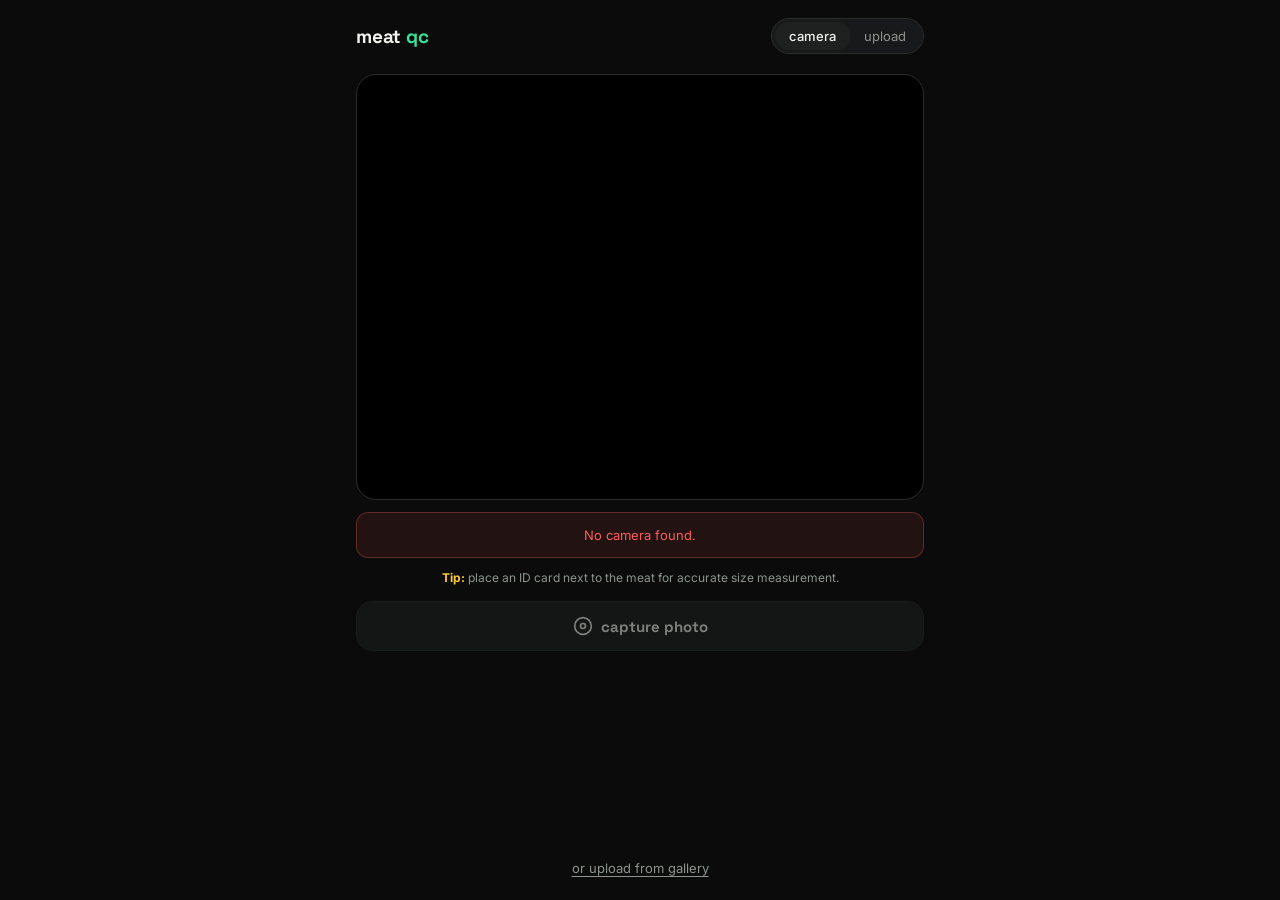
==== commit 0c2c2704: "fix: make upload from gallery link reset results and open file picker" ====
--- a/frontend/index.html
+++ b/frontend/index.html
@@ -53,6 +53,8 @@
   #camera-video { width: 100%; height: 100%; object-fit: cover; display: block; }
   #camera-canvas { display: none; }
   #camera-error { display: none; background: rgba(255,92,92,0.10); border: 1px solid rgba(255,92,92,0.30); border-radius: 12px; padding: 14px 16px; font-size: 13px; color: var(--spoiled); text-align: center; }
+  .cam-hint { font-size: 12px; color: var(--muted); text-align: center; }
+  .cam-hint strong { color: var(--review); }
   
   /* Capture Button styling for within content area (if needed, but moved to bottom bar) */
   #capture-btn-inline {
@@ -98,7 +100,13 @@
   .photo img { width: 100%; display: block; object-fit: contain; max-height: 500px; }
   .ann-unavailable { padding: 48px 24px; text-align: center; font-size: 13px; color: var(--muted); }
   
-  .share { position: absolute; top: 12px; right: 12px; width: 36px; height: 36px; border-radius: 50%; background: rgba(10,11,10,0.55); border: none; cursor: pointer; display: flex; align-items: center; justify-content: center; backdrop-filter: blur(4px); transition: background 0.2s; }
+  .pill { position: absolute; top: 12px; left: 12px; padding: 5px 12px; border-radius: 20px; font-family: 'Space Grotesk', sans-serif; font-weight: 700; font-size: 12px; letter-spacing: 0.01em; display: flex; align-items: center; gap: 6px; z-index: 10; }
+  .pill.good { background: var(--good-dim); color: var(--good); }
+  .pill.spoiled { background: var(--spoiled-dim); color: var(--spoiled); }
+  .pill.review { background: var(--review-dim); color: var(--review); }
+  .pill i { width: 6px; height: 6px; border-radius: 50%; background: currentColor; }
+
+  .share { position: absolute; top: 12px; right: 12px; width: 36px; height: 36px; border-radius: 50%; background: rgba(10,11,10,0.55); border: none; cursor: pointer; display: flex; align-items: center; justify-content: center; backdrop-filter: blur(4px); transition: background 0.2s; z-index: 10; }
   .share:hover { background: rgba(10,11,10,0.8); }
   .share svg { width: 16px; height: 16px; stroke: var(--ink); fill: none; stroke-width: 2; stroke-linecap: round; stroke-linejoin: round; }
   
@@ -125,7 +133,7 @@
 <div class="app-container">
   <div class="content">
     <header>
-      <div class="word">meat qc</div>
+      <div class="word">meat <span style="color:var(--good)">qc</span></div>
       <div class="mode-toggle" id="input-toggle">
         <span class="on" id="mode-cam-tab">camera</span>
         <span id="mode-up-tab">upload</span>
@@ -139,6 +147,9 @@
       </div>
       <canvas id="camera-canvas"></canvas>
       <div id="camera-error"></div>
+      <div class="cam-hint">
+        <strong>Tip:</strong> place an ID card next to the meat for accurate size measurement.
+      </div>
       <button id="capture-btn-inline" type="button" disabled>
         <svg viewBox="0 0 24 24" width="20" height="20" stroke="currentColor" fill="none" stroke-width="2" stroke-linecap="round" stroke-linejoin="round"><circle cx="12" cy="12" r="10"></circle><circle cx="12" cy="12" r="3"></circle></svg>
         capture photo
@@ -149,7 +160,7 @@
     <div id="drop-zone" role="button" tabindex="0">
       <div class="drop-icon">🥩</div>
       <div class="drop-title">Drop photos here</div>
-      <div class="drop-sub">or tap to choose from gallery<br>JPEG · PNG · up to 20 MB</div>
+      <div class="drop-sub">or tap to choose from gallery<br>JPEG · PNG · up to 20 MB<br><br><strong style="color:var(--review)">Tip:</strong> include an ID card next to the meat for accurate size.</div>
       <input id="file-input" type="file" accept="image/*" multiple />
     </div>
 
@@ -245,7 +256,23 @@
     switchMode(activeMode === 'camera' ? 'upload' : 'camera');
   });
 
-  galleryLink.addEventListener('click', () => switchMode('upload'));
+  galleryLink.addEventListener('click', () => {
+    if (resultsFeed.innerHTML !== '') {
+      // Reset if we are on the results view
+      selectedFiles = [];
+      renderPreviews();
+      resultsFeed.innerHTML = '';
+      summaryStrip.style.display = 'none';
+      scanAgainBtn.style.display = 'none';
+      checkBtn.style.display = 'none';
+      inputToggle.style.display = 'flex';
+      cameraPanel.style.display = 'none';
+      dropZone.style.display = 'flex';
+      window.scrollTo({ top: 0, behavior: 'smooth' });
+    }
+    switchMode('upload');
+    fileInput.click();
+  });
 
   // ── Camera lifecycle ──────────────────────────────────────────────────────
   async function startCamera() {
@@ -369,7 +396,7 @@
     cameraPanel.style.display = 'none';
     dropZone.style.display = 'none';
     previewStrip.style.display = 'none';
-    inputToggle.style.display = 'none';
+    // inputToggle stays visible
     galleryLink.style.display = 'none';
 
     const fd = new FormData();
@@ -387,6 +414,7 @@
       checkBtn.disabled = false;
       checkBtn.style.display = 'none';
       scanAgainBtn.style.display = 'flex';
+      galleryLink.style.display = 'block';
     }
   });
 
@@ -447,17 +475,28 @@
       // Build Conf/Meta string (e.g. "measured · 68mm")
       let confHtml = '&nbsp;';
       if (r.size_method === 'measured' && r.longest_dimension_mm) {
-        confHtml = `measured · ${r.longest_dimension_mm}mm`;
+        confHtml = `measured · ${Math.round(r.longest_dimension_mm)}mm`;
       } else if (r.size_method === 'estimated' && r.longest_dimension_mm) {
-        confHtml = `estimated · ~${r.longest_dimension_mm}mm`;
+        confHtml = `estimated · ~${Math.round(r.longest_dimension_mm)}mm`;
       } else if (r.size_method === 'multiple_pieces_detected' && r.piece_count_estimate) {
         confHtml = `estimated · ~${r.piece_count_estimate} pieces`;
+      }
+
+      // Build overlay pill
+      let pillHtml = '';
+      if (r.decision === 'discard') {
+        pillHtml = `<div class="pill spoiled"><i></i>spoiled · ${Math.round((r.spoiled_confidence || 0) * 100)}%</div>`;
+      } else if (r.decision === 'needs_manual_review' || r.size_method === 'multiple_pieces_detected') {
+        pillHtml = `<div class="pill review"><i></i>review</div>`;
+      } else {
+        pillHtml = `<div class="pill good"><i></i>good · ${Math.round((r.good_confidence || 0) * 100)}%</div>`;
       }
 
       // Photo Section
       let imgHTML = '';
       if (r.annotated_image_base64) {
         imgHTML = `<img src="${r.annotated_image_base64}" alt="Result" />
+                   ${pillHtml}
                    <button class="share download-btn" data-b64="${r.annotated_image_base64}" data-filename="${r.filename}">
                      <svg viewBox="0 0 24 24"><path d="M12 16V4M12 4L7 9M12 4l5 5M4 16v3a2 2 0 002 2h12a2 2 0 002-2v-3"/></svg>
                    </button>`;
@@ -466,6 +505,7 @@
         if (queuedFile) {
           const thumbUrl = URL.createObjectURL(queuedFile);
           imgHTML = `<img src="${thumbUrl}" alt="Result" />
+                     ${pillHtml}
                      <div style="position:absolute; bottom:12px; left:12px; background:rgba(0,0,0,0.6); padding:4px 8px; border-radius:6px; font-size:12px;">annotation unavailable</div>`;
         } else {
           imgHTML = `<div class="ann-unavailable">📷 No preview available</div>`;
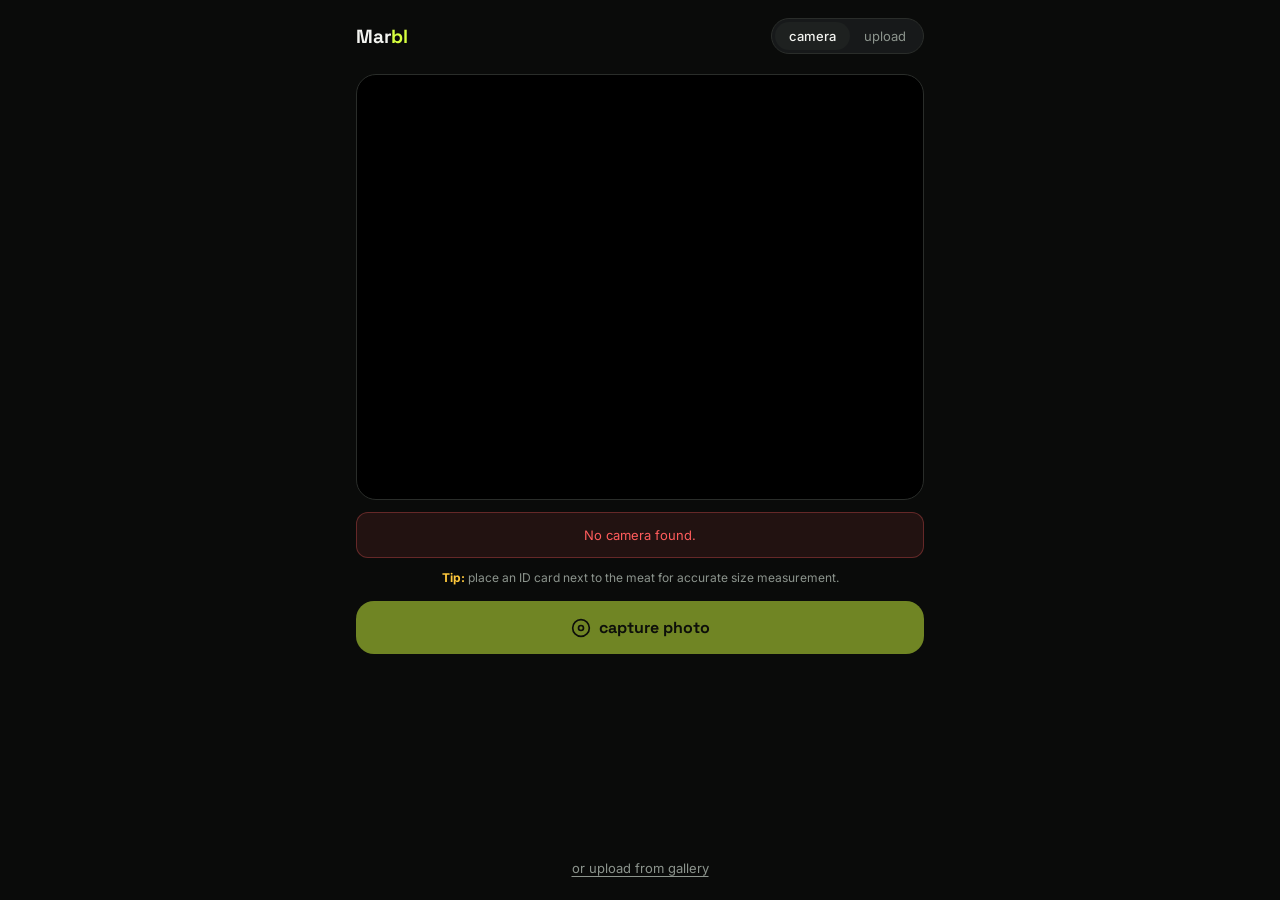
==== commit aa25811c: "feat: rebrand to Marbl, add motion polish, tune piece count and ID card detector" ====
--- a/frontend/index.html
+++ b/frontend/index.html
@@ -3,7 +3,7 @@
 <head>
 <meta charset="UTF-8">
 <meta name="viewport" content="width=device-width, initial-scale=1.0, maximum-scale=1.0, user-scalable=no">
-<title>Meat QC — Freshness Scanner</title>
+<title>Marbl — Freshness Scanner</title>
 <link rel="preconnect" href="https://fonts.googleapis.com">
 <link rel="preconnect" href="https://fonts.gstatic.com" crossorigin>
 <link href="https://fonts.googleapis.com/css2?family=Space+Grotesk:wght@500;700&family=Inter:wght@400;500;600&display=swap" rel="stylesheet">
@@ -56,12 +56,15 @@
   .cam-hint { font-size: 12px; color: var(--muted); text-align: center; }
   .cam-hint strong { color: var(--review); }
   
-  /* Capture Button styling for within content area (if needed, but moved to bottom bar) */
+  /* Capture Button */
   #capture-btn-inline {
-    background: var(--surface-2); color: var(--ink); border: 1px solid var(--line); border-radius: 16px; padding: 14px;
-    font-family: 'Space Grotesk', sans-serif; font-weight: 700; font-size: 15px; cursor: pointer; display: flex; align-items: center; justify-content: center; gap: 8px; margin-top: 4px;
-  }
+    background: var(--accent); color: #10130a; border: none; border-radius: 18px; padding: 16px;
+    font-family: 'Space Grotesk', sans-serif; font-weight: 700; font-size: 16px; cursor: pointer; display: flex; align-items: center; justify-content: center; gap: 8px; margin-top: 4px; transition: opacity 0.2s, transform 0.1s;
+  }
+  #capture-btn-inline:hover:not(:disabled) { opacity: 0.9; transform: scale(0.99); }
+  #capture-btn-inline:active:not(:disabled) { transform: scale(0.97); }
   #capture-btn-inline:disabled { opacity: 0.5; cursor: not-allowed; }
+  #capture-btn-inline svg { width: 20px; height: 20px; stroke: #10130a; fill: none; stroke-width: 2; stroke-linecap: round; stroke-linejoin: round; }
 
   /* Upload Dropzone */
   #drop-zone {
@@ -100,14 +103,17 @@
   .photo img { width: 100%; display: block; object-fit: contain; max-height: 500px; }
   .ann-unavailable { padding: 48px 24px; text-align: center; font-size: 13px; color: var(--muted); }
   
-  .pill { position: absolute; top: 12px; left: 12px; padding: 5px 12px; border-radius: 20px; font-family: 'Space Grotesk', sans-serif; font-weight: 700; font-size: 12px; letter-spacing: 0.01em; display: flex; align-items: center; gap: 6px; z-index: 10; }
-  .pill.good { background: var(--good-dim); color: var(--good); }
-  .pill.spoiled { background: var(--spoiled-dim); color: var(--spoiled); }
-  .pill.review { background: var(--review-dim); color: var(--review); }
-  .pill i { width: 6px; height: 6px; border-radius: 50%; background: currentColor; }
-
-  .share { position: absolute; top: 12px; right: 12px; width: 36px; height: 36px; border-radius: 50%; background: rgba(10,11,10,0.55); border: none; cursor: pointer; display: flex; align-items: center; justify-content: center; backdrop-filter: blur(4px); transition: background 0.2s; z-index: 10; }
+  /* Motion & Loaders */
+  #flash-overlay { position: fixed; top: 0; left: 0; right: 0; bottom: 0; background: #fff; z-index: 200; pointer-events: none; opacity: 0; transition: opacity 0.12s ease-out; }
+  #flash-overlay.flash { opacity: 0.8; transition: none; }
+  
+  .skeleton-card { height: 320px; background: var(--surface); border-radius: 22px; border: 0.5px solid var(--line); overflow: hidden; position: relative; animation: fadeUp 0.3s ease both; margin-bottom: 16px; }
+  .skeleton-card::after { content: ''; position: absolute; top: 0; left: -100%; right: 0; bottom: 0; background: linear-gradient(90deg, transparent, rgba(255,255,255,0.03), transparent); animation: shimmer 1.5s infinite; }
+  @keyframes shimmer { 100% { left: 100%; } }
+
+  .share { position: absolute; top: 12px; right: 12px; width: 36px; height: 36px; border-radius: 50%; background: rgba(10,11,10,0.55); border: none; cursor: pointer; display: flex; align-items: center; justify-content: center; backdrop-filter: blur(4px); transition: background 0.2s, transform 0.1s; z-index: 10; }
   .share:hover { background: rgba(10,11,10,0.8); }
+  .share:active { transform: scale(0.94); }
   .share svg { width: 16px; height: 16px; stroke: var(--ink); fill: none; stroke-width: 2; stroke-linecap: round; stroke-linejoin: round; }
   
   .meta { display: flex; align-items: center; justify-content: space-between; padding: 16px; }
@@ -122,6 +128,7 @@
   .bottom { padding: 14px 16px 24px; background: linear-gradient(to top, var(--bg) 70%, transparent); position: sticky; bottom: 0; z-index: 100; }
   .scan-btn { width: 100%; background: var(--accent); color: #10130a; border: none; border-radius: 18px; padding: 16px; font-family: 'Space Grotesk', sans-serif; font-weight: 700; font-size: 16px; display: flex; align-items: center; justify-content: center; gap: 8px; cursor: pointer; transition: opacity 0.2s, transform 0.1s; }
   .scan-btn:hover:not(:disabled) { opacity: 0.9; transform: scale(0.99); }
+  .scan-btn:active:not(:disabled) { transform: scale(0.97); }
   .scan-btn:disabled { opacity: 0.5; cursor: not-allowed; }
   .scan-btn svg { width: 20px; height: 20px; stroke: #10130a; fill: none; stroke-width: 2; stroke-linecap: round; stroke-linejoin: round; }
   .upload-link { display: block; text-align: center; margin-top: 12px; font-size: 13px; color: var(--muted); text-decoration: underline; text-underline-offset: 3px; cursor: pointer; border: none; background: none; width: 100%; font-family: inherit; }
@@ -129,11 +136,12 @@
 </style>
 </head>
 <body>
+<div id="flash-overlay"></div>
 
 <div class="app-container">
   <div class="content">
     <header>
-      <div class="word">meat <span style="color:var(--good)">qc</span></div>
+      <div class="word">Mar<span style="color:var(--accent)">bl</span></div>
       <div class="mode-toggle" id="input-toggle">
         <span class="on" id="mode-cam-tab">camera</span>
         <span id="mode-up-tab">upload</span>
@@ -235,21 +243,35 @@
   function switchMode(mode) {
     if (activeMode === mode) return;
     activeMode = mode;
-    if (mode === 'camera') {
-      modeCamTab.classList.add('on');
-      modeUpTab.classList.remove('on');
-      dropZone.classList.remove('active-mode');
-      cameraPanel.style.display = 'flex';
-      galleryLink.style.display = 'block';
-      startCamera();
-    } else {
-      modeUpTab.classList.add('on');
-      modeCamTab.classList.remove('on');
-      cameraPanel.style.display = 'none';
-      dropZone.classList.add('active-mode');
-      galleryLink.style.display = 'none';
-      stopCamera();
-    }
+    
+    cameraPanel.style.transition = 'opacity 0.15s ease';
+    dropZone.style.transition = 'opacity 0.15s ease';
+    cameraPanel.style.opacity = '0';
+    dropZone.style.opacity = '0';
+
+    setTimeout(() => {
+      if (mode === 'camera') {
+        modeCamTab.classList.add('on');
+        modeUpTab.classList.remove('on');
+        dropZone.classList.remove('active-mode');
+        dropZone.style.display = 'none';
+        cameraPanel.style.display = 'flex';
+        galleryLink.style.display = 'block';
+        startCamera();
+      } else {
+        modeUpTab.classList.add('on');
+        modeCamTab.classList.remove('on');
+        cameraPanel.style.display = 'none';
+        dropZone.classList.add('active-mode');
+        dropZone.style.display = 'flex';
+        galleryLink.style.display = 'none';
+        stopCamera();
+      }
+      setTimeout(() => {
+        cameraPanel.style.opacity = '1';
+        dropZone.style.opacity = '1';
+      }, 20);
+    }, 150);
   }
 
   inputToggle.addEventListener('click', () => {
@@ -313,6 +335,11 @@
     if (!cameraStream) return;
     const vw = cameraVideo.videoWidth, vh = cameraVideo.videoHeight;
     if (!vw || !vh) return;
+    
+    const overlay = document.getElementById('flash-overlay');
+    overlay.classList.add('flash');
+    setTimeout(() => overlay.classList.remove('flash'), 80);
+
     cameraCanvas.width  = vw;
     cameraCanvas.height = vh;
     cameraCanvas.getContext('2d').drawImage(cameraVideo, 0, 0, vw, vh);
@@ -398,6 +425,12 @@
     previewStrip.style.display = 'none';
     // inputToggle stays visible
     galleryLink.style.display = 'none';
+    
+    // Show loading skeletons
+    resultsFeed.innerHTML = '';
+    for(let i = 0; i < selectedFiles.length; i++) {
+       resultsFeed.innerHTML += `<div class="skeleton-card" style="animation-delay: ${i*50}ms"></div>`;
+    }
 
     const fd = new FormData();
     selectedFiles.forEach(f => fd.append('files', f));
@@ -482,21 +515,10 @@
         confHtml = `estimated · ~${r.piece_count_estimate} pieces`;
       }
 
-      // Build overlay pill
-      let pillHtml = '';
-      if (r.decision === 'discard') {
-        pillHtml = `<div class="pill spoiled"><i></i>spoiled · ${Math.round((r.spoiled_confidence || 0) * 100)}%</div>`;
-      } else if (r.decision === 'needs_manual_review' || r.size_method === 'multiple_pieces_detected') {
-        pillHtml = `<div class="pill review"><i></i>review</div>`;
-      } else {
-        pillHtml = `<div class="pill good"><i></i>good · ${Math.round((r.good_confidence || 0) * 100)}%</div>`;
-      }
-
       // Photo Section
       let imgHTML = '';
       if (r.annotated_image_base64) {
         imgHTML = `<img src="${r.annotated_image_base64}" alt="Result" />
-                   ${pillHtml}
                    <button class="share download-btn" data-b64="${r.annotated_image_base64}" data-filename="${r.filename}">
                      <svg viewBox="0 0 24 24"><path d="M12 16V4M12 4L7 9M12 4l5 5M4 16v3a2 2 0 002 2h12a2 2 0 002-2v-3"/></svg>
                    </button>`;
@@ -505,7 +527,6 @@
         if (queuedFile) {
           const thumbUrl = URL.createObjectURL(queuedFile);
           imgHTML = `<img src="${thumbUrl}" alt="Result" />
-                     ${pillHtml}
                      <div style="position:absolute; bottom:12px; left:12px; background:rgba(0,0,0,0.6); padding:4px 8px; border-radius:6px; font-size:12px;">annotation unavailable</div>`;
         } else {
           imgHTML = `<div class="ann-unavailable">📷 No preview available</div>`;
